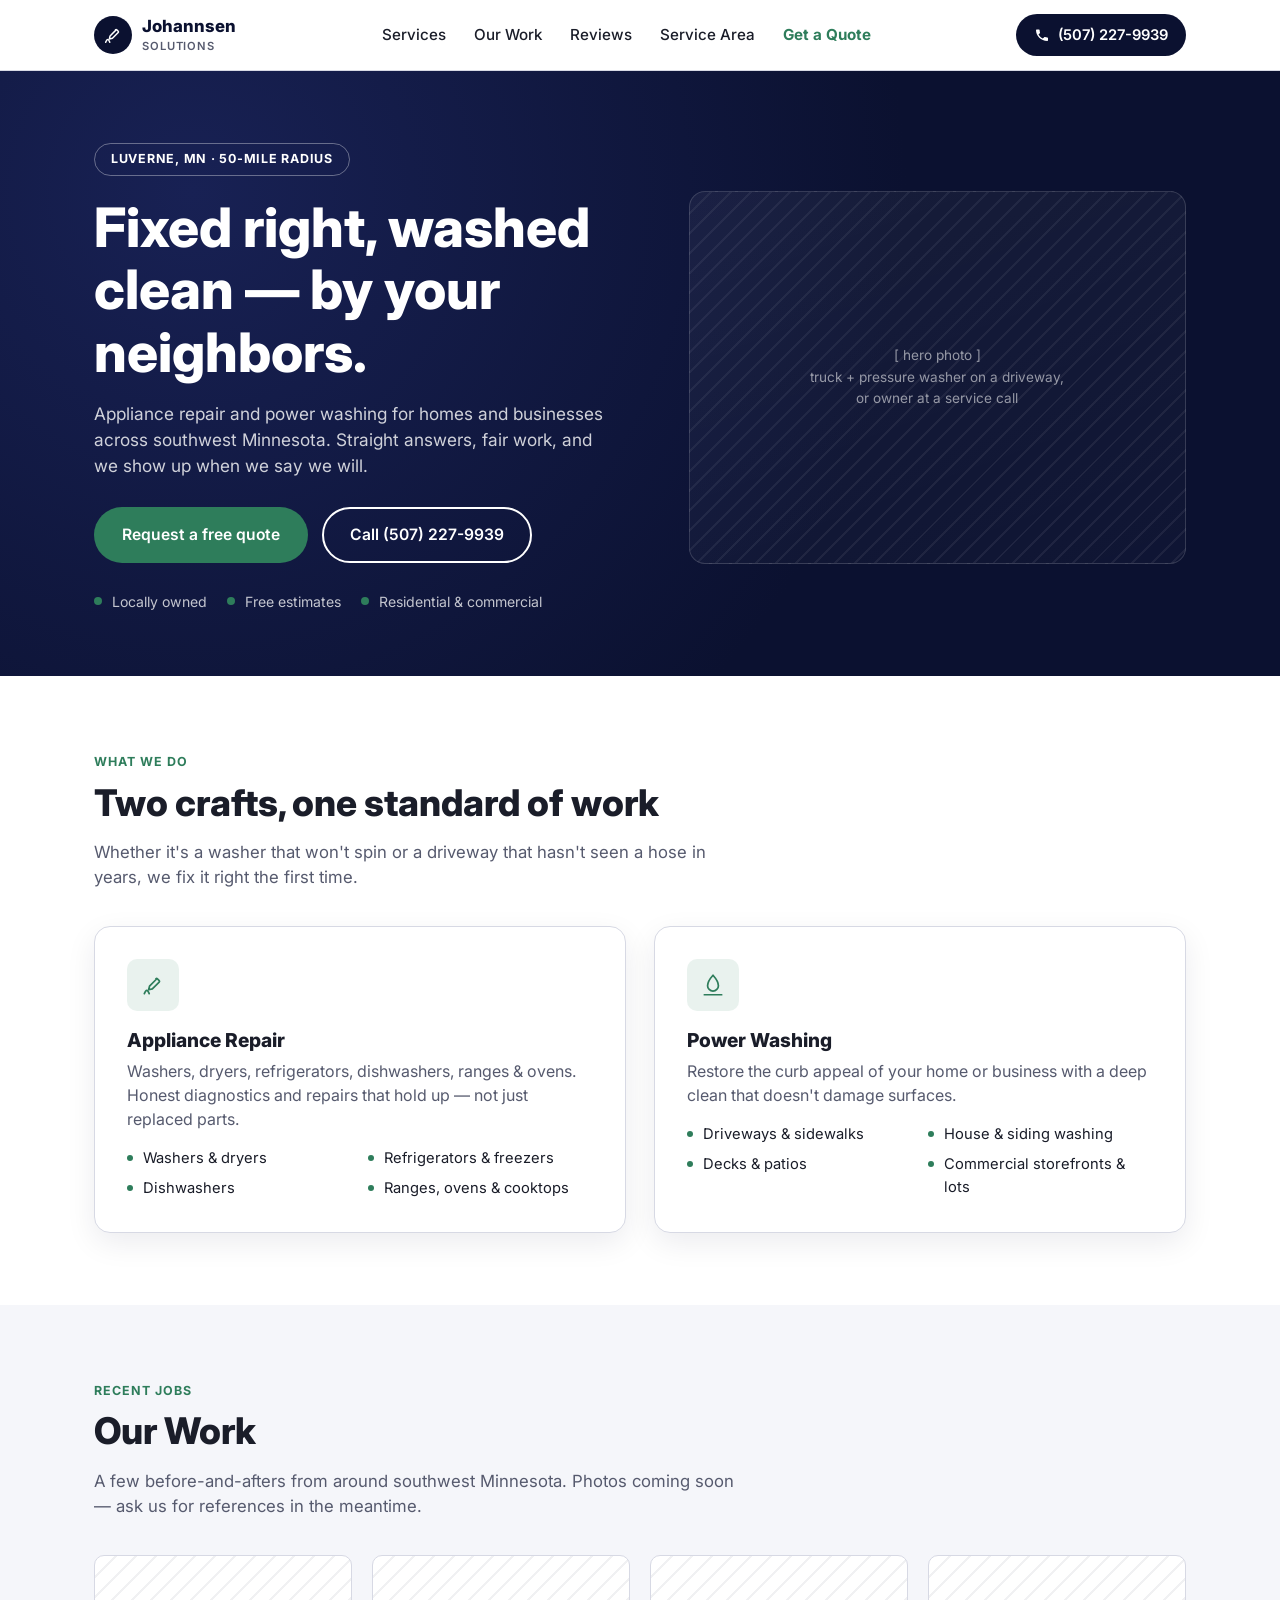
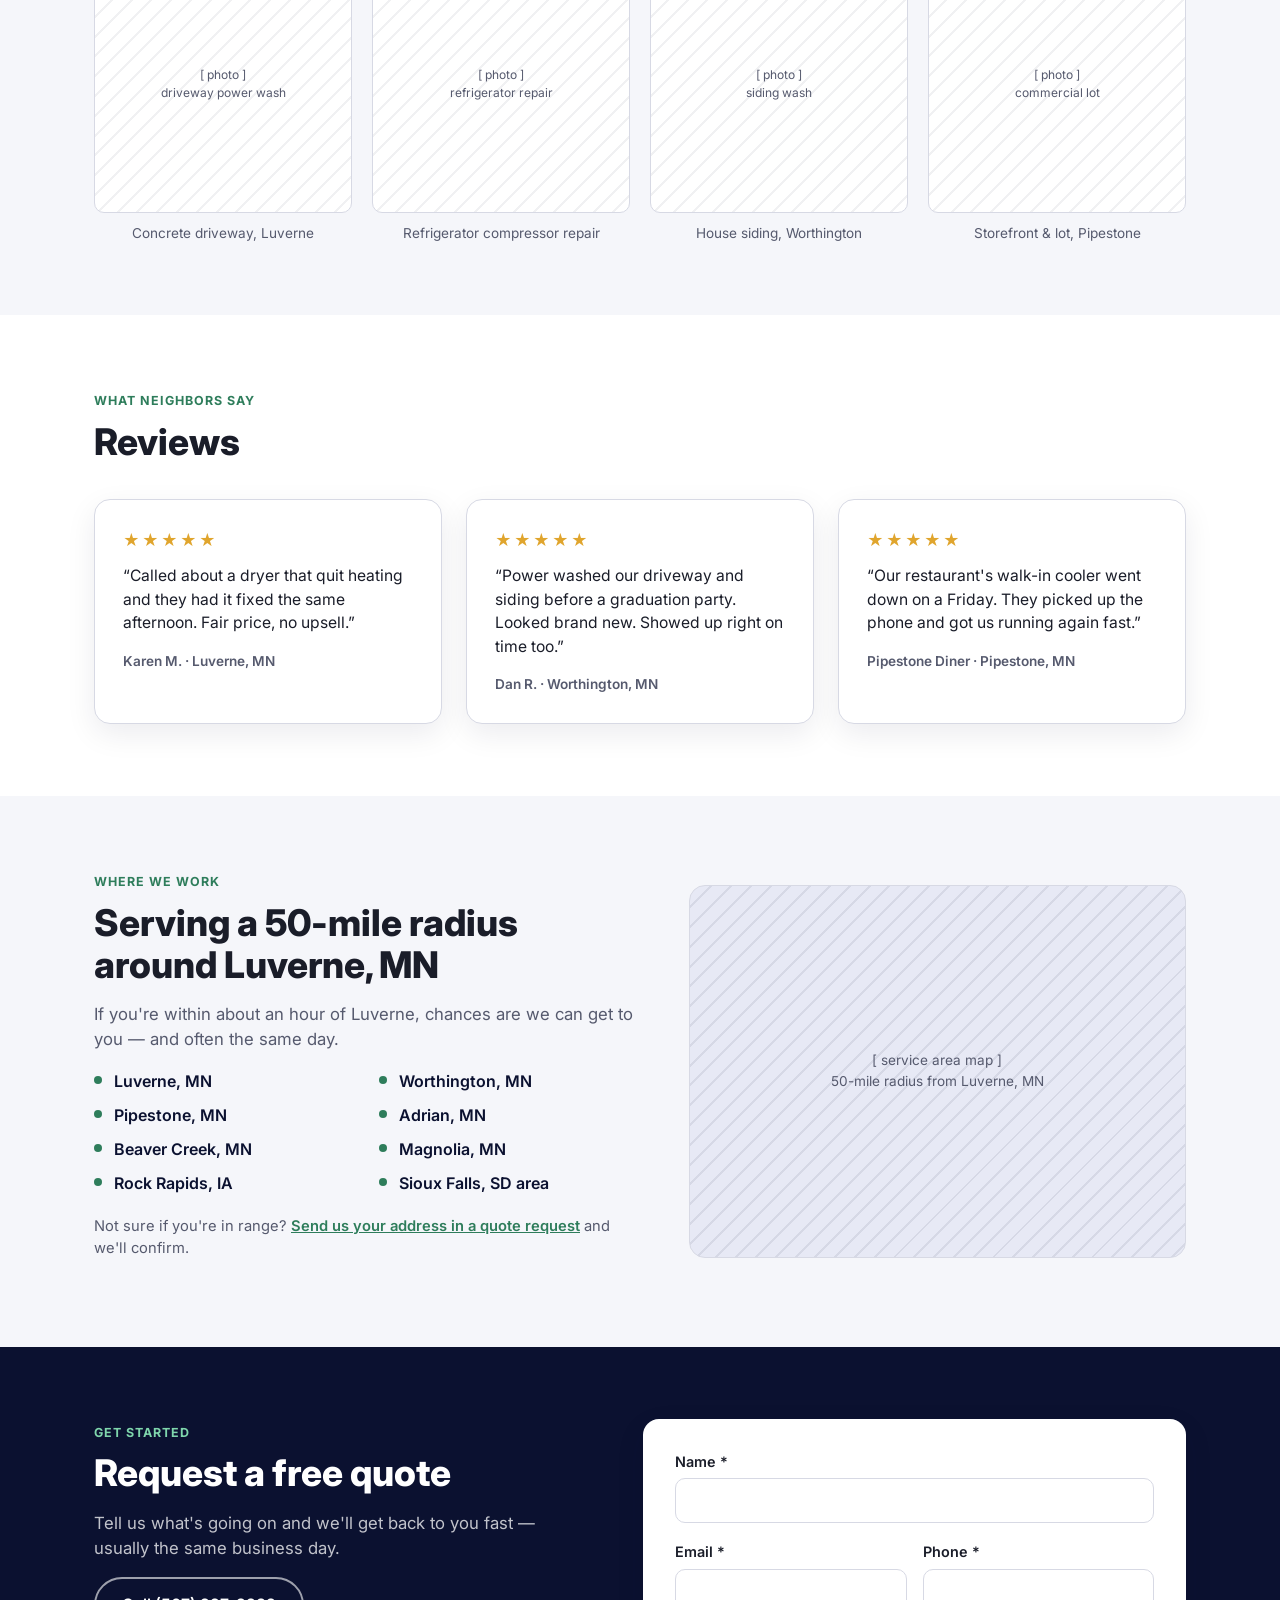
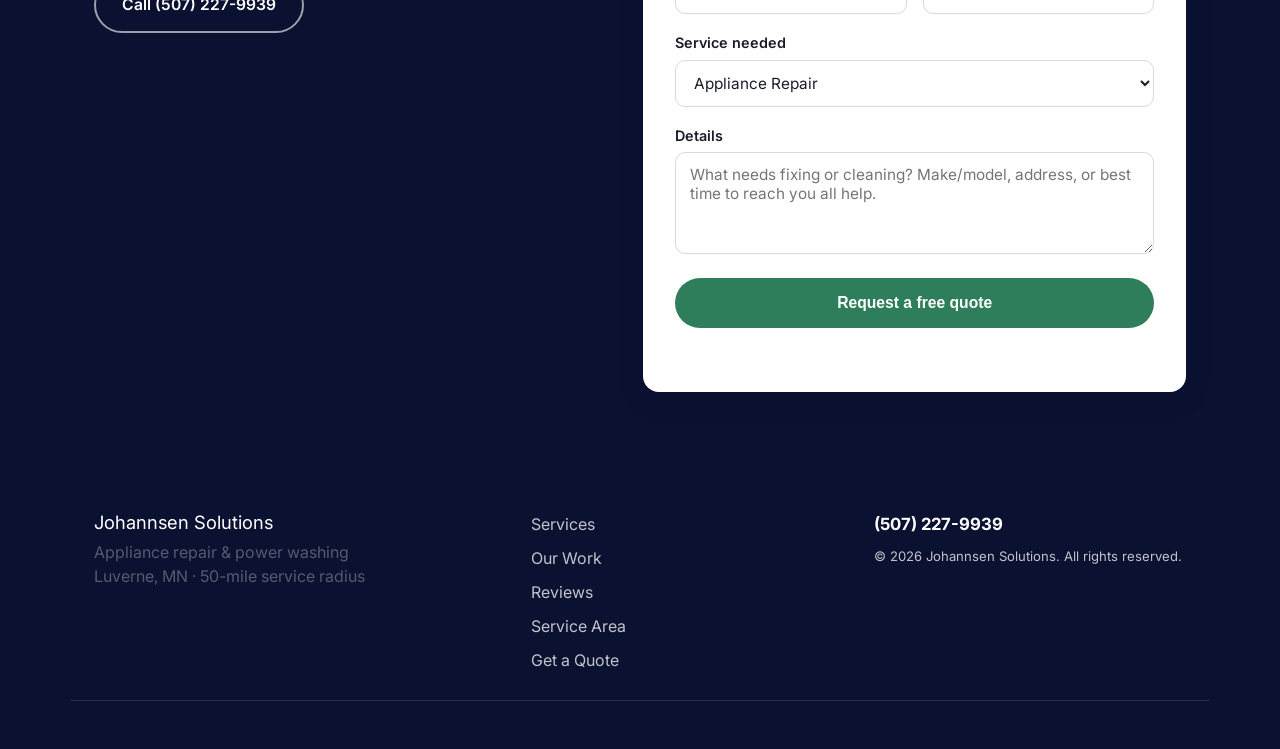
==== index.html @ 960bbc5a "Build homepage with working Web3Forms quote request section Scaffolds the Johannsen Solutions site (" ====
<!DOCTYPE html>
<html lang="en">
<head>
<meta charset="UTF-8">
<meta name="viewport" content="width=device-width, initial-scale=1.0">
<title>Johannsen Solutions | Appliance Repair &amp; Power Washing in Luverne, MN</title>
<meta name="description" content="Appliance repair and power washing for homes and businesses across southwest Minnesota. Locally owned, free estimates, fast response. Call (507) 227-9939.">
<link rel="preconnect" href="https://fonts.googleapis.com">
<link rel="preconnect" href="https://fonts.gstatic.com" crossorigin>
<link href="https://fonts.googleapis.com/css2?family=Inter:wght@400;500;600;700;800&display=swap" rel="stylesheet">
<link rel="stylesheet" href="css/styles.css">
</head>
<body>

<header class="site-header">
  <div class="container header-inner">
    <a href="#top" class="logo">
      <span class="logo-mark" aria-hidden="true">
        <svg viewBox="0 0 24 24" width="22" height="22" fill="none" xmlns="http://www.w3.org/2000/svg">
          <path d="M14.7 6.3a1 1 0 0 1 1.4 0l1.6 1.6a1 1 0 0 1 0 1.4l-6.3 6.3-3.4.8.8-3.4 6.3-6.3-.4-.4z" stroke="currentColor" stroke-width="1.6" stroke-linejoin="round"/>
          <path d="M4 20c1.5-4 3-4 4.5 0" stroke="currentColor" stroke-width="1.6" stroke-linecap="round"/>
        </svg>
      </span>
      <span class="logo-text">Johannsen<br><small>Solutions</small></span>
    </a>

    <nav class="main-nav" id="main-nav">
      <a href="#services">Services</a>
      <a href="#work">Our Work</a>
      <a href="#reviews">Reviews</a>
      <a href="#area">Service Area</a>
      <a href="#quote" class="nav-cta-link">Get a Quote</a>
    </nav>

    <div class="header-actions">
      <a href="tel:5072279939" class="phone-pill">
        <svg viewBox="0 0 24 24" width="16" height="16" fill="none" xmlns="http://www.w3.org/2000/svg" aria-hidden="true">
          <path d="M6.6 10.8c1.4 2.8 3.8 5.2 6.6 6.6l2.2-2.2c.3-.3.7-.4 1-.2 1.1.4 2.3.6 3.6.6.6 0 1 .4 1 1V20c0 .6-.4 1-1 1C10.4 21 3 13.6 3 4.6c0-.6.4-1 1-1h3.4c.6 0 1 .4 1 1 0 1.3.2 2.5.6 3.6.1.3 0 .7-.2 1l-2.2 2.2z" fill="currentColor"/>
        </svg>
        (507) 227-9939
      </a>
      <button class="nav-toggle" id="nav-toggle" aria-label="Toggle navigation" aria-expanded="false" aria-controls="main-nav">
        <span></span><span></span><span></span>
      </button>
    </div>
  </div>
</header>

<main id="top">

  <!-- HERO -->
  <section class="hero">
    <div class="container hero-grid">
      <div class="hero-copy">
        <span class="badge">Luverne, MN &middot; 50-mile radius</span>
        <h1>Fixed right, washed clean &mdash; by your neighbors.</h1>
        <p class="hero-sub">Appliance repair and power washing for homes and businesses across southwest Minnesota. Straight answers, fair work, and we show up when we say we will.</p>
        <div class="hero-ctas">
          <a href="#quote" class="btn btn-primary">Request a free quote</a>
          <a href="tel:5072279939" class="btn btn-outline">Call (507) 227-9939</a>
        </div>
        <ul class="trust-bullets">
          <li>Locally owned</li>
          <li>Free estimates</li>
          <li>Residential &amp; commercial</li>
        </ul>
      </div>
      <div class="hero-media" role="img" aria-label="Photo placeholder: service truck and pressure washer on a driveway">
        <span>[ hero photo ]<br>truck + pressure washer on a driveway,<br>or owner at a service call</span>
      </div>
    </div>
  </section>

  <!-- SERVICES -->
  <section id="services" class="section">
    <div class="container">
      <span class="eyebrow">What we do</span>
      <h2>Two crafts, one standard of work</h2>
      <p class="section-sub">Whether it's a washer that won't spin or a driveway that hasn't seen a hose in years, we fix it right the first time.</p>

      <div class="service-grid">
        <div class="service-card">
          <span class="service-icon" aria-hidden="true">
            <svg viewBox="0 0 24 24" width="26" height="26" fill="none" xmlns="http://www.w3.org/2000/svg">
              <path d="M14.7 6.3a1 1 0 0 1 1.4 0l1.6 1.6a1 1 0 0 1 0 1.4l-6.3 6.3-3.4.8.8-3.4 6.3-6.3z" stroke="currentColor" stroke-width="1.6" stroke-linejoin="round"/>
              <path d="M4 20c1.5-4 3-4 4.5 0" stroke="currentColor" stroke-width="1.6" stroke-linecap="round"/>
            </svg>
          </span>
          <h3>Appliance Repair</h3>
          <p>Washers, dryers, refrigerators, dishwashers, ranges &amp; ovens. Honest diagnostics and repairs that hold up &mdash; not just replaced parts.</p>
          <ul class="service-list">
            <li>Washers &amp; dryers</li>
            <li>Refrigerators &amp; freezers</li>
            <li>Dishwashers</li>
            <li>Ranges, ovens &amp; cooktops</li>
          </ul>
        </div>

        <div class="service-card">
          <span class="service-icon" aria-hidden="true">
            <svg viewBox="0 0 24 24" width="26" height="26" fill="none" xmlns="http://www.w3.org/2000/svg">
              <path d="M12 3s5 5.6 5 9.6a5 5 0 0 1-10 0C7 8.6 12 3 12 3z" stroke="currentColor" stroke-width="1.6" stroke-linejoin="round"/>
              <path d="M4 21h16" stroke="currentColor" stroke-width="1.6" stroke-linecap="round"/>
            </svg>
          </span>
          <h3>Power Washing</h3>
          <p>Restore the curb appeal of your home or business with a deep clean that doesn't damage surfaces.</p>
          <ul class="service-list">
            <li>Driveways &amp; sidewalks</li>
            <li>House &amp; siding washing</li>
            <li>Decks &amp; patios</li>
            <li>Commercial storefronts &amp; lots</li>
          </ul>
        </div>
      </div>
    </div>
  </section>

  <!-- OUR WORK -->
  <section id="work" class="section section-alt">
    <div class="container">
      <span class="eyebrow">Recent jobs</span>
      <h2>Our Work</h2>
      <p class="section-sub">A few before-and-afters from around southwest Minnesota. Photos coming soon &mdash; ask us for references in the meantime.</p>

      <div class="gallery-grid">
        <figure class="gallery-item">
          <div class="gallery-media"><span>[ photo ]<br>driveway power wash</span></div>
          <figcaption>Concrete driveway, Luverne</figcaption>
        </figure>
        <figure class="gallery-item">
          <div class="gallery-media"><span>[ photo ]<br>refrigerator repair</span></div>
          <figcaption>Refrigerator compressor repair</figcaption>
        </figure>
        <figure class="gallery-item">
          <div class="gallery-media"><span>[ photo ]<br>siding wash</span></div>
          <figcaption>House siding, Worthington</figcaption>
        </figure>
        <figure class="gallery-item">
          <div class="gallery-media"><span>[ photo ]<br>commercial lot</span></div>
          <figcaption>Storefront &amp; lot, Pipestone</figcaption>
        </figure>
      </div>
    </div>
  </section>

  <!-- REVIEWS -->
  <section id="reviews" class="section">
    <div class="container">
      <span class="eyebrow">What neighbors say</span>
      <h2>Reviews</h2>

      <div class="review-grid">
        <div class="review-card">
          <div class="stars" aria-label="5 out of 5 stars">★★★★★</div>
          <p>&ldquo;Called about a dryer that quit heating and they had it fixed the same afternoon. Fair price, no upsell.&rdquo;</p>
          <div class="review-author">Karen M. &middot; Luverne, MN</div>
        </div>
        <div class="review-card">
          <div class="stars" aria-label="5 out of 5 stars">★★★★★</div>
          <p>&ldquo;Power washed our driveway and siding before a graduation party. Looked brand new. Showed up right on time too.&rdquo;</p>
          <div class="review-author">Dan R. &middot; Worthington, MN</div>
        </div>
        <div class="review-card">
          <div class="stars" aria-label="5 out of 5 stars">★★★★★</div>
          <p>&ldquo;Our restaurant's walk-in cooler went down on a Friday. They picked up the phone and got us running again fast.&rdquo;</p>
          <div class="review-author">Pipestone Diner &middot; Pipestone, MN</div>
        </div>
      </div>
    </div>
  </section>

  <!-- SERVICE AREA -->
  <section id="area" class="section section-alt">
    <div class="container area-grid">
      <div>
        <span class="eyebrow">Where we work</span>
        <h2>Serving a 50-mile radius around Luverne, MN</h2>
        <p class="section-sub">If you're within about an hour of Luverne, chances are we can get to you &mdash; and often the same day.</p>
        <ul class="area-list">
          <li>Luverne, MN</li>
          <li>Worthington, MN</li>
          <li>Pipestone, MN</li>
          <li>Adrian, MN</li>
          <li>Beaver Creek, MN</li>
          <li>Magnolia, MN</li>
          <li>Rock Rapids, IA</li>
          <li>Sioux Falls, SD area</li>
        </ul>
        <p class="area-note">Not sure if you're in range? <a href="#quote">Send us your address in a quote request</a> and we'll confirm.</p>
      </div>
      <div class="hero-media area-media" role="img" aria-label="Placeholder map of the 50-mile service radius around Luverne, Minnesota">
        <span>[ service area map ]<br>50-mile radius from Luverne, MN</span>
      </div>
    </div>
  </section>

  <!-- QUOTE / CONTACT FORM -->
  <section id="quote" class="section quote-section">
    <div class="container quote-grid">
      <div class="quote-intro">
        <span class="eyebrow">Get started</span>
        <h2>Request a free quote</h2>
        <p class="section-sub">Tell us what's going on and we'll get back to you fast &mdash; usually the same business day.</p>
        <div class="quote-alt-contact">
          <a href="tel:5072279939" class="btn btn-outline">Call (507) 227-9939</a>
        </div>
      </div>

      <form id="quote-form" class="quote-form" action="https://api.web3forms.com/submit" method="POST" novalidate>
        <input type="hidden" name="access_key" value="41c20ad6-06a3-4cab-ad3b-473f79161f89">
        <input type="hidden" name="subject" value="New Quote Request — Johannsen Solutions website">
        <input type="hidden" name="from_name" value="Johannsen Solutions Website">
        <input type="checkbox" name="botcheck" class="hp-field" tabindex="-1" autocomplete="off">

        <div class="form-row">
          <label for="name">Name <span aria-hidden="true">*</span></label>
          <input type="text" id="name" name="name" required autocomplete="name">
        </div>

        <div class="form-row form-row-split">
          <div>
            <label for="email">Email <span aria-hidden="true">*</span></label>
            <input type="email" id="email" name="email" required autocomplete="email">
          </div>
          <div>
            <label for="phone">Phone <span aria-hidden="true">*</span></label>
            <input type="tel" id="phone" name="phone" required autocomplete="tel">
          </div>
        </div>

        <div class="form-row">
          <label for="service">Service needed</label>
          <select id="service" name="service">
            <option value="Appliance Repair">Appliance Repair</option>
            <option value="Power Washing">Power Washing</option>
            <option value="Both">Both</option>
            <option value="Other">Other</option>
          </select>
        </div>

        <div class="form-row">
          <label for="message">Details</label>
          <textarea id="message" name="message" rows="4" placeholder="What needs fixing or cleaning? Make/model, address, or best time to reach you all help."></textarea>
        </div>

        <button type="submit" class="btn btn-primary btn-block" id="quote-submit">Request a free quote</button>

        <p id="form-status" class="form-status" role="status" aria-live="polite"></p>
      </form>
    </div>
  </section>

</main>

<footer class="site-footer">
  <div class="container footer-inner">
    <div>
      <span class="logo-text footer-logo">Johannsen Solutions</span>
      <p>Appliance repair &amp; power washing<br>Luverne, MN &middot; 50-mile service radius</p>
    </div>
    <div class="footer-links">
      <a href="#services">Services</a>
      <a href="#work">Our Work</a>
      <a href="#reviews">Reviews</a>
      <a href="#area">Service Area</a>
      <a href="#quote">Get a Quote</a>
    </div>
    <div class="footer-contact">
      <a href="tel:5072279939">(507) 227-9939</a>
      <span>&copy; <span id="year"></span> Johannsen Solutions. All rights reserved.</span>
    </div>
  </div>
</footer>

<script src="js/main.js"></script>
</body>
</html>
---- css/styles.css ----
:root {
  --navy-900: #0b1130;
  --navy-800: #10173d;
  --navy-700: #182154;
  --navy-100: #e7e9f5;
  --green-600: #2e7d5b;
  --green-700: #256448;
  --ink: #1a1d29;
  --gray-600: #565a6e;
  --gray-300: #d7d9e4;
  --gray-100: #f5f6fa;
  --white: #ffffff;
  --radius-pill: 999px;
  --radius-lg: 16px;
  --radius-md: 10px;
  --shadow-md: 0 10px 30px rgba(11, 17, 48, 0.08);
  --max-width: 1140px;
  --font: "Inter", -apple-system, BlinkMacSystemFont, "Segoe UI", Roboto, Helvetica, Arial, sans-serif;
}

* { box-sizing: border-box; }

html { scroll-behavior: smooth; }

body {
  margin: 0;
  font-family: var(--font);
  color: var(--ink);
  background: var(--white);
  line-height: 1.5;
  -webkit-font-smoothing: antialiased;
}

img { max-width: 100%; display: block; }

a { color: inherit; text-decoration: none; }

.container {
  max-width: var(--max-width);
  margin: 0 auto;
  padding: 0 24px;
}

h1, h2, h3 { font-weight: 800; line-height: 1.15; margin: 0 0 16px; }
h1 { font-size: clamp(2.1rem, 4.5vw, 3.4rem); }
h2 { font-size: clamp(1.6rem, 3vw, 2.3rem); }
h3 { font-size: 1.2rem; margin-bottom: 8px; }
p { margin: 0 0 16px; color: var(--gray-600); }

.eyebrow {
  display: inline-block;
  font-size: 0.78rem;
  font-weight: 700;
  letter-spacing: 0.08em;
  text-transform: uppercase;
  color: var(--green-600);
  margin-bottom: 10px;
}

.section-sub {
  max-width: 640px;
  font-size: 1.05rem;
}

/* Buttons */
.btn {
  display: inline-flex;
  align-items: center;
  justify-content: center;
  gap: 8px;
  padding: 14px 26px;
  border-radius: var(--radius-pill);
  font-weight: 600;
  font-size: 0.98rem;
  border: 2px solid transparent;
  cursor: pointer;
  transition: transform 0.15s ease, background 0.15s ease, border-color 0.15s ease, opacity 0.15s ease;
  white-space: nowrap;
}
.btn:hover { transform: translateY(-1px); }
.btn-primary {
  background: var(--green-600);
  color: var(--white);
}
.btn-primary:hover { background: var(--green-700); }
.btn-primary:disabled {
  opacity: 0.65;
  cursor: not-allowed;
  transform: none;
}
.btn-outline {
  background: transparent;
  border-color: currentColor;
  color: var(--white);
}
.hero-ctas .btn-outline { color: var(--white); }
.btn-outline:hover { background: rgba(255, 255, 255, 0.12); }
.btn-block { width: 100%; }

/* Header */
.site-header {
  position: sticky;
  top: 0;
  z-index: 50;
  background: var(--white);
  border-bottom: 1px solid var(--gray-300);
}
.header-inner {
  display: flex;
  align-items: center;
  justify-content: space-between;
  gap: 24px;
  padding-top: 14px;
  padding-bottom: 14px;
}
.logo {
  display: flex;
  align-items: center;
  gap: 10px;
  font-weight: 800;
}
.logo-mark {
  display: flex;
  align-items: center;
  justify-content: center;
  width: 38px;
  height: 38px;
  border-radius: 50%;
  background: var(--navy-900);
  color: var(--white);
  flex-shrink: 0;
}
.logo-text {
  font-size: 1.05rem;
  line-height: 1.1;
  color: var(--navy-900);
}
.logo-text small {
  font-size: 0.7rem;
  font-weight: 600;
  letter-spacing: 0.08em;
  text-transform: uppercase;
  color: var(--gray-600);
}
.footer-logo { font-size: 1.15rem; color: var(--white); display: block; margin-bottom: 8px; }

.main-nav {
  display: flex;
  align-items: center;
  gap: 28px;
  font-weight: 500;
  font-size: 0.95rem;
  color: var(--ink);
}
.main-nav a:hover { color: var(--green-600); }
.nav-cta-link {
  color: var(--green-600) !important;
  font-weight: 700;
}

.header-actions { display: flex; align-items: center; gap: 14px; }

.phone-pill {
  display: inline-flex;
  align-items: center;
  gap: 8px;
  background: var(--navy-900);
  color: var(--white);
  padding: 10px 18px;
  border-radius: var(--radius-pill);
  font-weight: 600;
  font-size: 0.92rem;
  white-space: nowrap;
}
.phone-pill:hover { background: var(--navy-700); }

.nav-toggle {
  display: none;
  flex-direction: column;
  justify-content: center;
  gap: 5px;
  width: 34px;
  height: 34px;
  background: none;
  border: none;
  cursor: pointer;
  padding: 0;
}
.nav-toggle span {
  display: block;
  height: 2px;
  width: 100%;
  background: var(--navy-900);
  border-radius: 2px;
}

/* Hero */
.hero {
  background: radial-gradient(circle at 15% 20%, var(--navy-700), var(--navy-900) 60%);
  color: var(--white);
  padding: 72px 0 64px;
}
.hero-grid {
  display: grid;
  grid-template-columns: 1.1fr 1fr;
  gap: 48px;
  align-items: center;
}
.badge {
  display: inline-block;
  border: 1px solid rgba(255, 255, 255, 0.35);
  border-radius: var(--radius-pill);
  padding: 6px 16px;
  font-size: 0.78rem;
  font-weight: 700;
  letter-spacing: 0.06em;
  text-transform: uppercase;
  margin-bottom: 20px;
}
.hero h1 { color: var(--white); margin-bottom: 18px; }
.hero-sub {
  color: rgba(255, 255, 255, 0.8);
  font-size: 1.08rem;
  max-width: 520px;
}
.hero-ctas {
  display: flex;
  flex-wrap: wrap;
  gap: 14px;
  margin: 28px 0 28px;
}
.trust-bullets {
  list-style: none;
  display: flex;
  flex-wrap: wrap;
  gap: 20px;
  padding: 0;
  margin: 0;
  font-size: 0.88rem;
  color: rgba(255, 255, 255, 0.75);
}
.trust-bullets li { position: relative; padding-left: 18px; }
.trust-bullets li::before {
  content: "";
  position: absolute;
  left: 0;
  top: 6px;
  width: 8px;
  height: 8px;
  border-radius: 50%;
  background: var(--green-600);
}

.hero-media {
  aspect-ratio: 4 / 3;
  border-radius: var(--radius-lg);
  background:
    repeating-linear-gradient(135deg, rgba(255,255,255,0.06) 0 2px, transparent 2px 14px),
    linear-gradient(160deg, rgba(255,255,255,0.05), rgba(255,255,255,0.02));
  border: 1px solid rgba(255, 255, 255, 0.15);
  display: flex;
  align-items: center;
  justify-content: center;
  text-align: center;
  padding: 24px;
}
.hero-media span {
  color: rgba(255, 255, 255, 0.55);
  font-size: 0.85rem;
  line-height: 1.6;
}
.area-media { aspect-ratio: 4 / 3; }

/* Sections */
.section { padding: 72px 0; }
.section-alt { background: var(--gray-100); }

/* Services */
.service-grid {
  display: grid;
  grid-template-columns: repeat(2, 1fr);
  gap: 28px;
  margin-top: 36px;
}
.service-card {
  background: var(--white);
  border: 1px solid var(--gray-300);
  border-radius: var(--radius-lg);
  padding: 32px;
  box-shadow: var(--shadow-md);
}
.service-icon {
  display: inline-flex;
  align-items: center;
  justify-content: center;
  width: 52px;
  height: 52px;
  border-radius: var(--radius-md);
  background: rgba(46, 125, 91, 0.1);
  color: var(--green-600);
  margin-bottom: 18px;
}
.service-list {
  margin: 16px 0 0;
  padding: 0;
  list-style: none;
  display: grid;
  grid-template-columns: repeat(2, 1fr);
  gap: 8px 16px;
}
.service-list li {
  font-size: 0.92rem;
  color: var(--ink);
  padding-left: 16px;
  position: relative;
}
.service-list li::before {
  content: "";
  position: absolute;
  left: 0;
  top: 8px;
  width: 6px;
  height: 6px;
  border-radius: 50%;
  background: var(--green-600);
}

/* Gallery */
.gallery-grid {
  display: grid;
  grid-template-columns: repeat(4, 1fr);
  gap: 20px;
  margin-top: 36px;
}
.gallery-item { margin: 0; }
.gallery-media {
  aspect-ratio: 1;
  border-radius: var(--radius-md);
  background:
    repeating-linear-gradient(135deg, rgba(11,17,48,0.06) 0 2px, transparent 2px 14px),
    var(--white);
  border: 1px solid var(--gray-300);
  display: flex;
  align-items: center;
  justify-content: center;
  text-align: center;
  padding: 12px;
}
.gallery-media span { font-size: 0.75rem; color: var(--gray-600); line-height: 1.5; }
.gallery-item figcaption {
  margin-top: 10px;
  font-size: 0.85rem;
  color: var(--gray-600);
  text-align: center;
}

/* Reviews */
.review-grid {
  display: grid;
  grid-template-columns: repeat(3, 1fr);
  gap: 24px;
  margin-top: 36px;
}
.review-card {
  background: var(--white);
  border: 1px solid var(--gray-300);
  border-radius: var(--radius-lg);
  padding: 28px;
  box-shadow: var(--shadow-md);
}
.stars { color: #e0a52d; letter-spacing: 2px; margin-bottom: 12px; }
.review-card p { color: var(--ink); font-size: 0.98rem; }
.review-author { font-size: 0.85rem; font-weight: 600; color: var(--gray-600); }

/* Service area */
.area-grid {
  display: grid;
  grid-template-columns: 1.1fr 1fr;
  gap: 48px;
  align-items: center;
}
.area-list {
  list-style: none;
  padding: 0;
  margin: 0 0 20px;
  display: grid;
  grid-template-columns: repeat(2, 1fr);
  gap: 10px 24px;
}
.area-list li {
  font-weight: 600;
  color: var(--navy-900);
  padding-left: 20px;
  position: relative;
}
.area-list li::before {
  content: "";
  position: absolute;
  left: 0;
  top: 7px;
  width: 8px;
  height: 8px;
  border-radius: 50%;
  background: var(--green-600);
}
.area-media {
  background:
    repeating-linear-gradient(135deg, rgba(11,17,48,0.08) 0 2px, transparent 2px 14px),
    var(--navy-100);
  border-color: var(--gray-300);
}
.area-media span { color: var(--gray-600); }
.area-note { font-size: 0.92rem; }
.area-note a { color: var(--green-600); font-weight: 600; text-decoration: underline; }

/* Quote / contact */
.quote-section { background: var(--navy-900); color: var(--white); }
.quote-grid {
  display: grid;
  grid-template-columns: 1fr 1.1fr;
  gap: 56px;
  align-items: start;
}
.quote-section .eyebrow { color: #7fd6ac; }
.quote-section h2 { color: var(--white); }
.quote-section .section-sub { color: rgba(255, 255, 255, 0.75); }
.quote-alt-contact { margin-top: 12px; }
.quote-alt-contact .btn-outline { color: var(--white); border-color: rgba(255,255,255,0.6); }
.quote-alt-contact .btn-outline:hover { background: rgba(255,255,255,0.12); color: var(--white); }

.quote-form {
  background: var(--white);
  color: var(--ink);
  border-radius: var(--radius-lg);
  padding: 32px;
  box-shadow: var(--shadow-md);
}
.form-row { margin-bottom: 18px; }
.form-row-split {
  display: grid;
  grid-template-columns: 1fr 1fr;
  gap: 16px;
}
.form-row label {
  display: block;
  font-weight: 600;
  font-size: 0.9rem;
  margin-bottom: 6px;
  color: var(--ink);
}
.form-row input,
.form-row select,
.form-row textarea {
  width: 100%;
  padding: 12px 14px;
  border: 1px solid var(--gray-300);
  border-radius: var(--radius-md);
  font-family: var(--font);
  font-size: 0.96rem;
  color: var(--ink);
  background: var(--white);
  transition: border-color 0.15s ease, box-shadow 0.15s ease;
}
.form-row input:focus,
.form-row select:focus,
.form-row textarea:focus {
  outline: none;
  border-color: var(--green-600);
  box-shadow: 0 0 0 3px rgba(46, 125, 91, 0.15);
}
.form-row textarea { resize: vertical; }

.hp-field {
  position: absolute;
  left: -9999px;
  width: 1px;
  height: 1px;
  opacity: 0;
  pointer-events: none;
}

.form-status {
  margin: 14px 0 0;
  font-size: 0.92rem;
  min-height: 1.2em;
}
.form-status.is-success { color: var(--green-600); font-weight: 600; }
.form-status.is-error { color: #c0392b; font-weight: 600; }

/* Footer */
.site-footer { background: var(--navy-900); color: rgba(255, 255, 255, 0.75); padding: 48px 0 28px; }
.footer-inner {
  display: grid;
  grid-template-columns: 1.3fr 1fr 1fr;
  gap: 32px;
  border-bottom: 1px solid rgba(255, 255, 255, 0.12);
  padding-bottom: 28px;
  margin-bottom: 20px;
}
.footer-links { display: flex; flex-direction: column; gap: 10px; }
.footer-links a:hover { color: var(--white); }
.footer-contact { display: flex; flex-direction: column; gap: 10px; align-items: flex-start; }
.footer-contact a { font-weight: 700; color: var(--white); font-size: 1.05rem; }
.footer-contact span { font-size: 0.82rem; }

/* Responsive */
@media (max-width: 900px) {
  .hero-grid, .area-grid, .quote-grid { grid-template-columns: 1fr; }
  .hero-media, .area-media { order: -1; max-width: 480px; }
  .service-grid { grid-template-columns: 1fr; }
  .review-grid { grid-template-columns: 1fr; }
  .gallery-grid { grid-template-columns: repeat(2, 1fr); }
  .footer-inner { grid-template-columns: 1fr; }
}

@media (max-width: 760px) {
  .main-nav {
    position: absolute;
    top: 100%;
    left: 0;
    right: 0;
    background: var(--white);
    border-bottom: 1px solid var(--gray-300);
    flex-direction: column;
    align-items: flex-start;
    gap: 0;
    padding: 8px 24px 16px;
    display: none;
  }
  .main-nav.is-open { display: flex; }
  .main-nav a { width: 100%; padding: 12px 0; border-bottom: 1px solid var(--gray-100); }
  .nav-toggle { display: flex; }
  .phone-pill span.label { display: none; }
  .form-row-split { grid-template-columns: 1fr; }
}

@media (max-width: 480px) {
  .phone-pill { padding: 10px 14px; font-size: 0.85rem; }
  .service-list { grid-template-columns: 1fr; }
  .area-list { grid-template-columns: 1fr; }
}
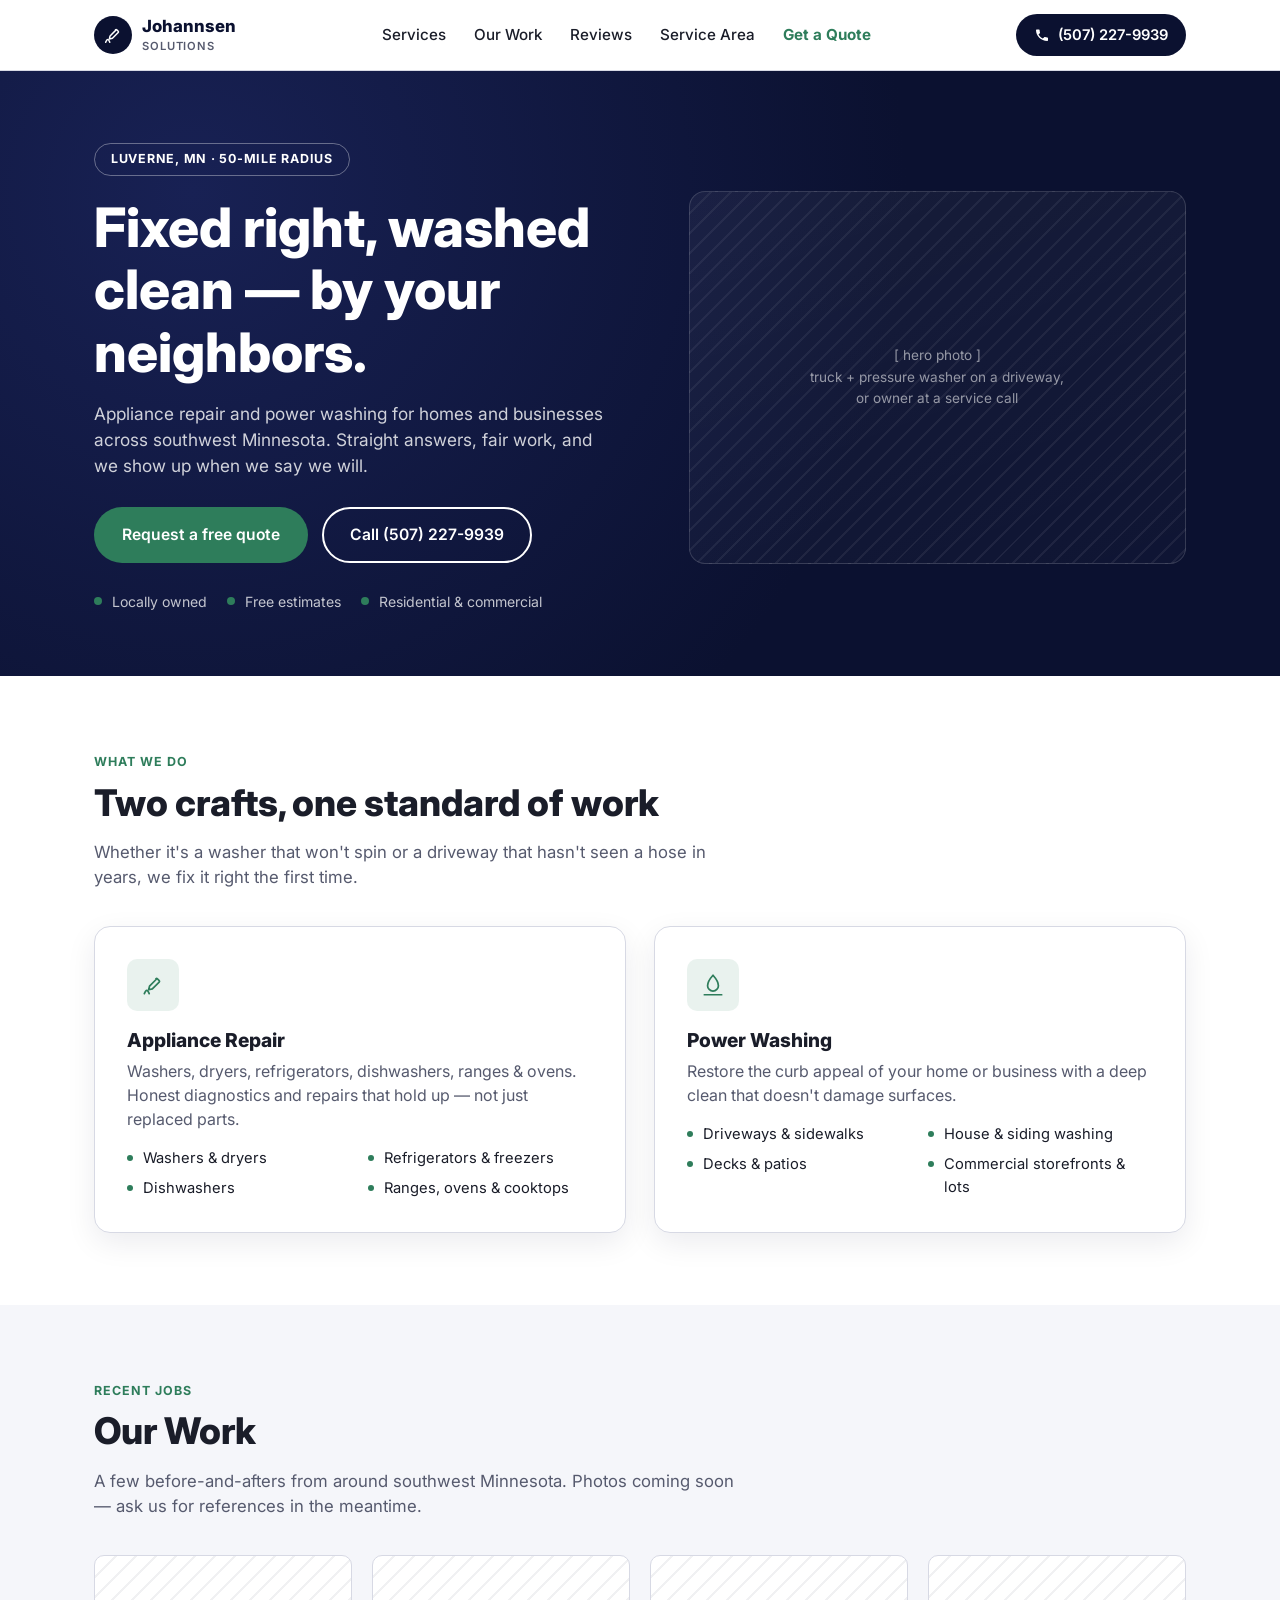
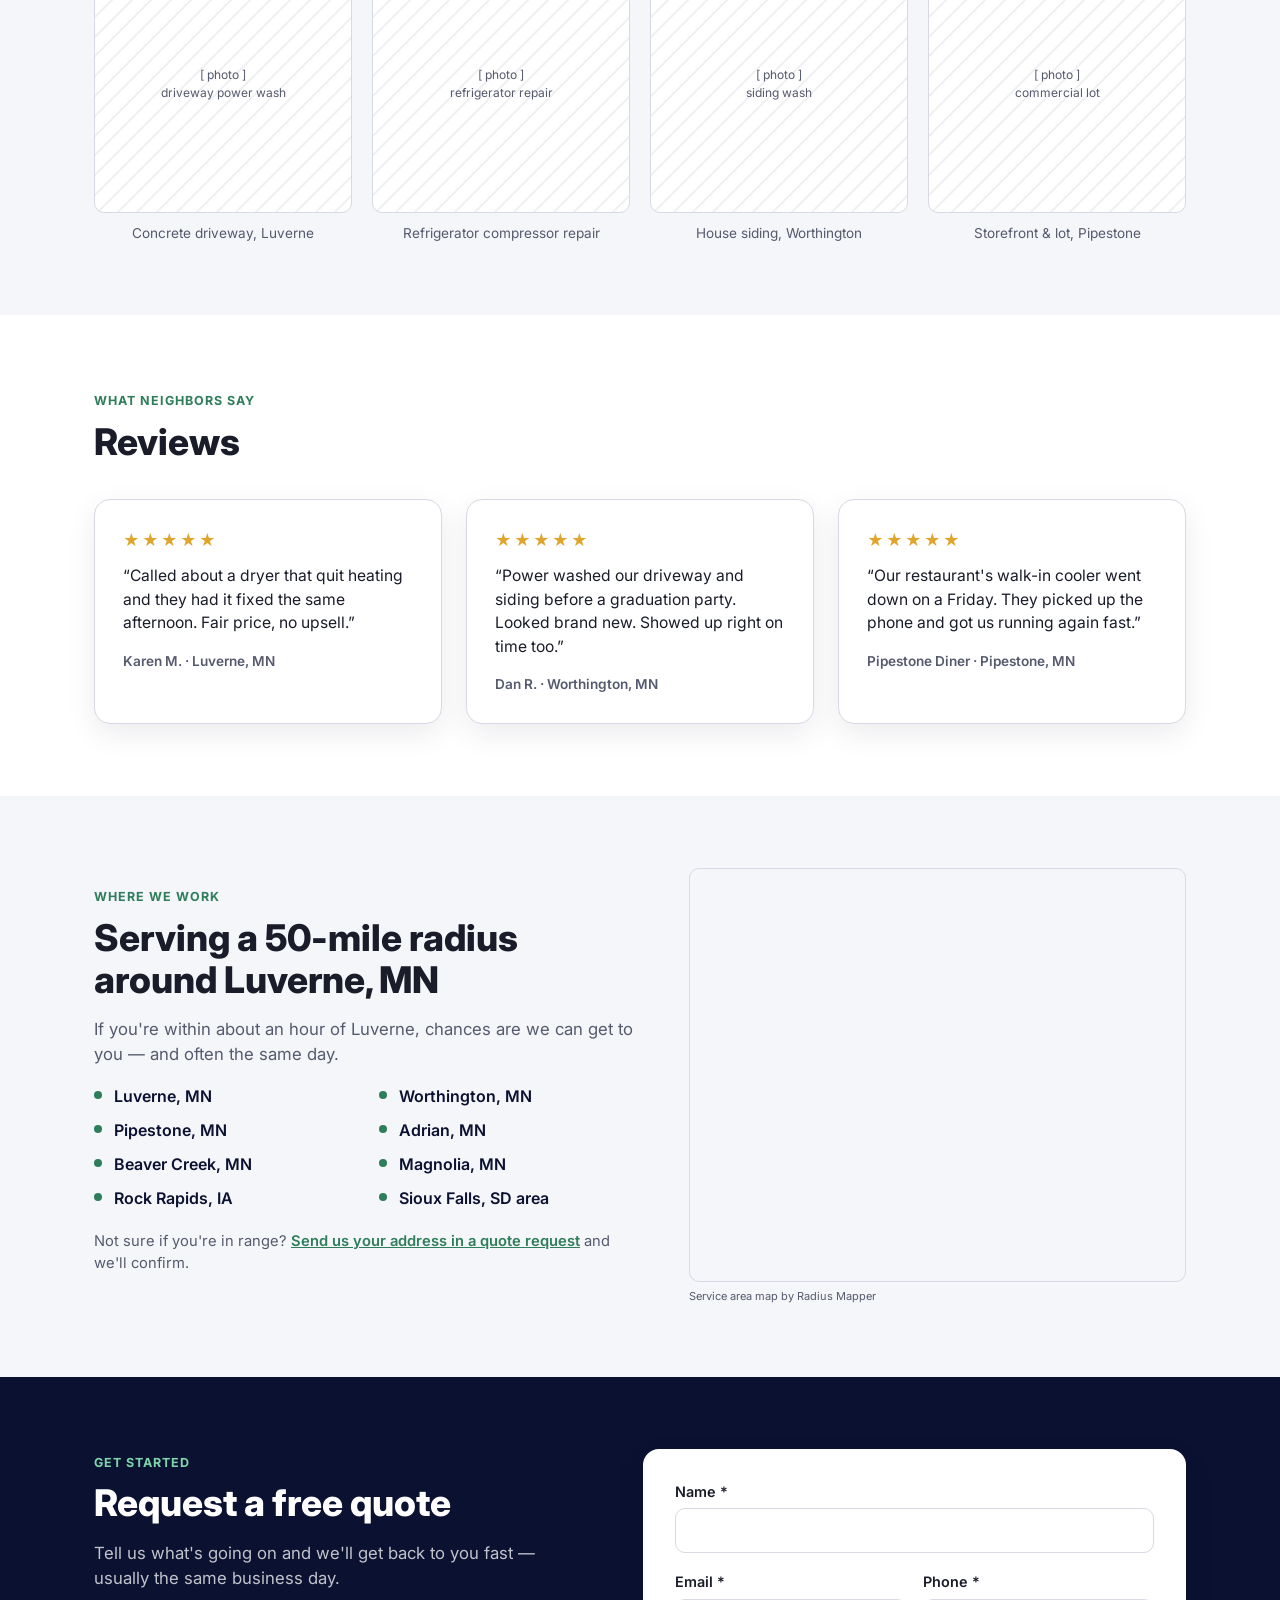
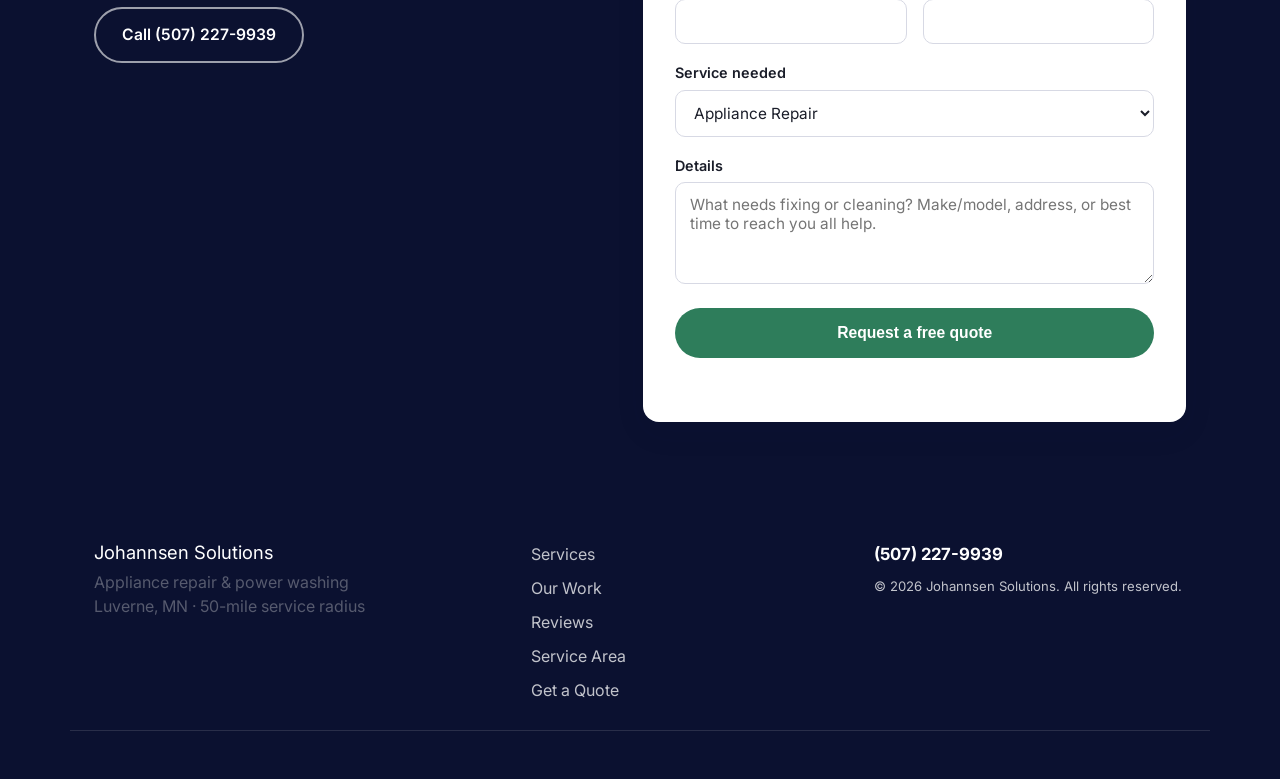
==== commit f2807ff2: "Add real service area map from Radius Mapper Replaces the service-area placeholder with the embed th" ====
--- a/index.html
+++ b/index.html
@@ -189,8 +189,10 @@
         </ul>
         <p class="area-note">Not sure if you're in range? <a href="#quote">Send us your address in a quote request</a> and we'll confirm.</p>
       </div>
-      <div class="hero-media area-media" role="img" aria-label="Placeholder map of the 50-mile service radius around Luverne, Minnesota">
-        <span>[ service area map ]<br>50-mile radius from Luverne, MN</span>
+      <div class="area-map">
+        <iframe src="https://radiusmapper.com/embed/5yTgJISCMh?c=8X78f1HHLve" width="600" height="500" frameborder="0" title="Service area map by Radius Mapper" loading="lazy"></iframe>
+        <p class="area-map-credit"><a href="https://radiusmapper.com" rel="noopener" target="_blank">Service area map by Radius Mapper</a></p>
+        <script>(function(o,s,d){try{(new Image).src=o+'/api/map/p/'+btoa(s+'|'+d.URL)}catch(e){}})('https://radiusmapper.com','5yTgJISCMh',document);</script>
       </div>
     </div>
   </section>
--- a/css/styles.css
+++ b/css/styles.css
@@ -269,7 +269,6 @@
   font-size: 0.85rem;
   line-height: 1.6;
 }
-.area-media { aspect-ratio: 4 / 3; }
 
 /* Sections */
 .section { padding: 72px 0; }
@@ -403,13 +402,23 @@
   border-radius: 50%;
   background: var(--green-600);
 }
-.area-media {
-  background:
-    repeating-linear-gradient(135deg, rgba(11,17,48,0.08) 0 2px, transparent 2px 14px),
-    var(--navy-100);
-  border-color: var(--gray-300);
-}
-.area-media span { color: var(--gray-600); }
+.area-map { display: flex; flex-direction: column; align-items: center; }
+.area-map iframe {
+  width: 100%;
+  max-width: 600px;
+  height: auto;
+  aspect-ratio: 6 / 5;
+  border: 1px solid var(--gray-300);
+  border-radius: var(--radius-md);
+  display: block;
+}
+.area-map-credit {
+  font-size: 11px;
+  color: var(--gray-600);
+  margin: 6px 0 0;
+  align-self: flex-start;
+}
+.area-map-credit a { color: var(--gray-600); text-decoration: none; }
 .area-note { font-size: 0.92rem; }
 .area-note a { color: var(--green-600); font-weight: 600; text-decoration: underline; }
 
@@ -506,7 +515,8 @@
 /* Responsive */
 @media (max-width: 900px) {
   .hero-grid, .area-grid, .quote-grid { grid-template-columns: 1fr; }
-  .hero-media, .area-media { order: -1; max-width: 480px; }
+  .hero-media { order: -1; max-width: 480px; }
+  .area-map { max-width: 480px; margin: 0 auto; }
   .service-grid { grid-template-columns: 1fr; }
   .review-grid { grid-template-columns: 1fr; }
   .gallery-grid { grid-template-columns: repeat(2, 1fr); }
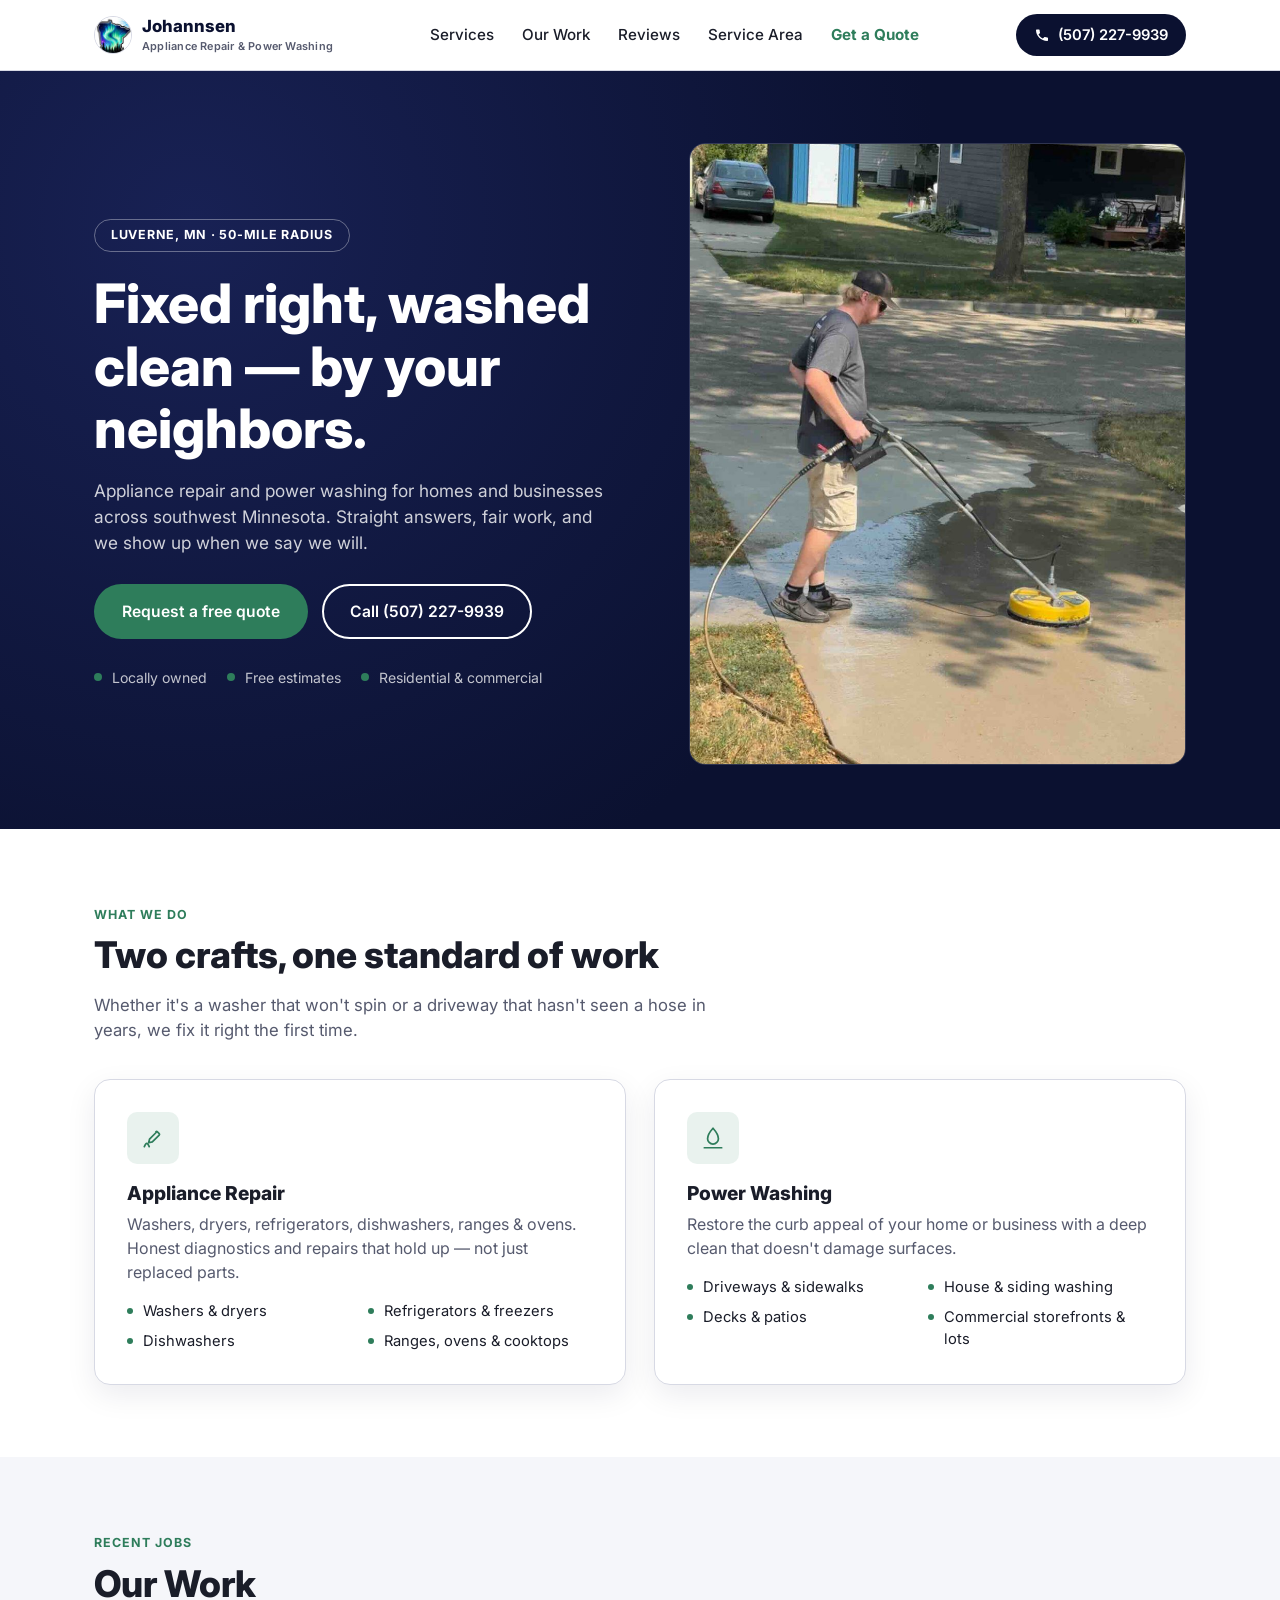
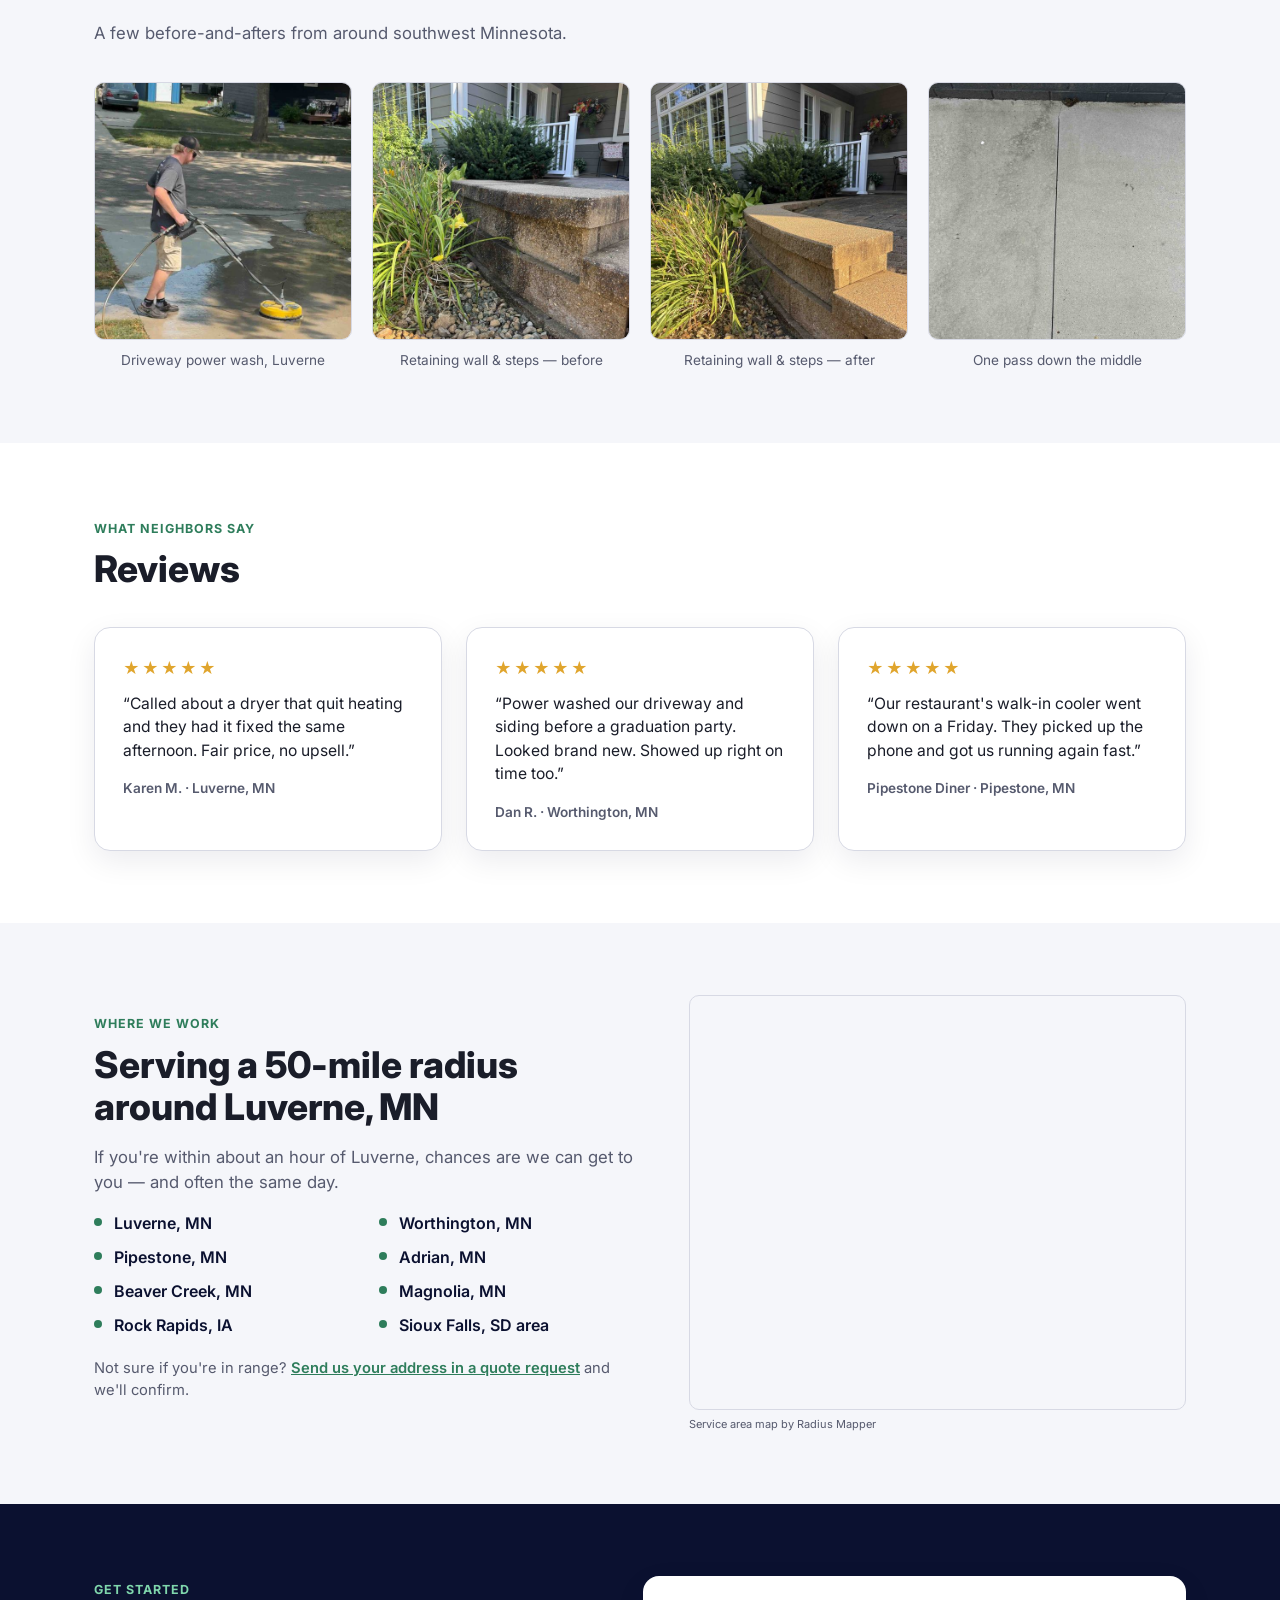
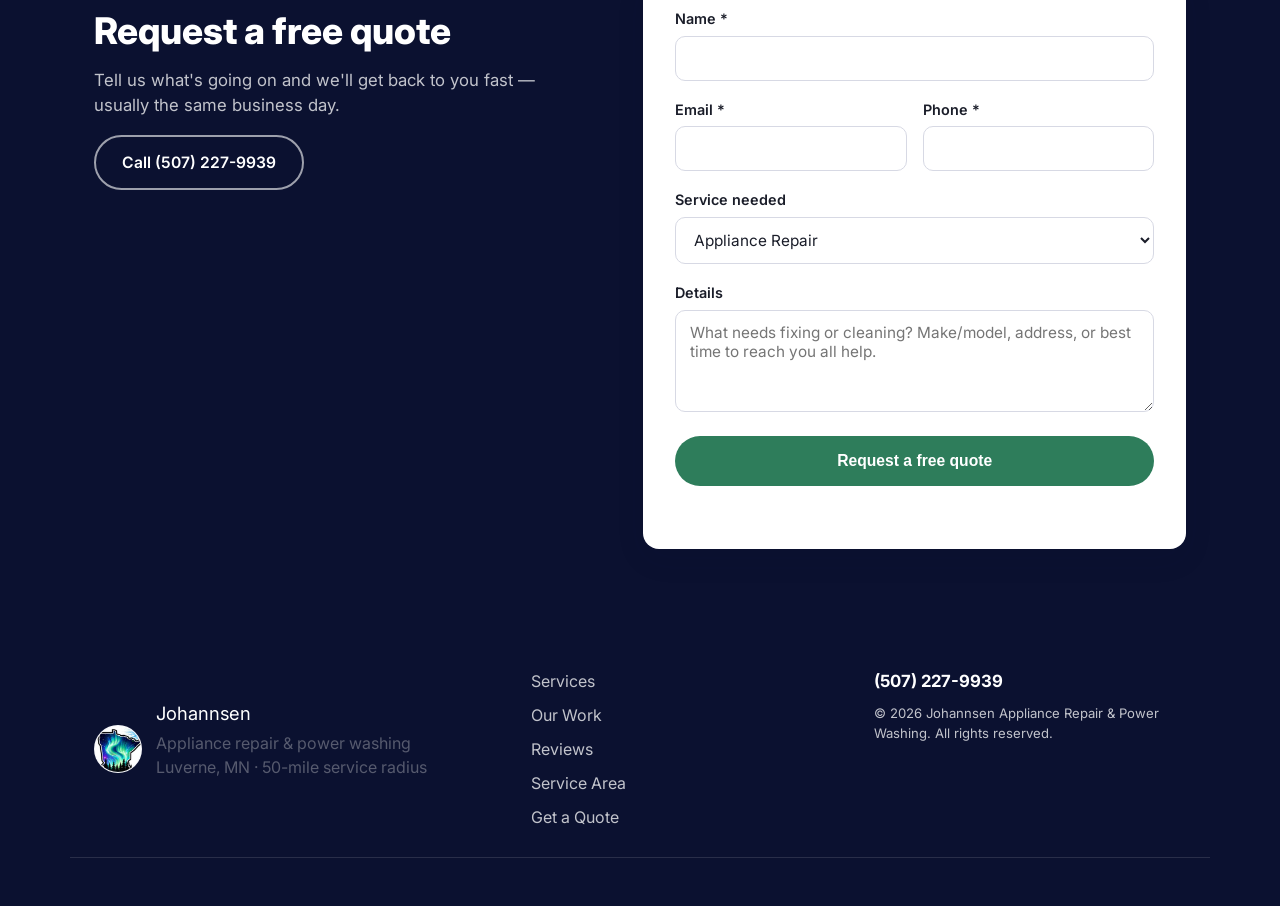
==== commit 1e157ce4: "Wire in real logo and job photos, fix business name Uses the real logo and job photos added to main " ====
--- a/index.html
+++ b/index.html
@@ -3,7 +3,7 @@
 <head>
 <meta charset="UTF-8">
 <meta name="viewport" content="width=device-width, initial-scale=1.0">
-<title>Johannsen Solutions | Appliance Repair &amp; Power Washing in Luverne, MN</title>
+<title>Johannsen Appliance Repair &amp; Power Washing | Luverne, MN</title>
 <meta name="description" content="Appliance repair and power washing for homes and businesses across southwest Minnesota. Locally owned, free estimates, fast response. Call (507) 227-9939.">
 <link rel="preconnect" href="https://fonts.googleapis.com">
 <link rel="preconnect" href="https://fonts.gstatic.com" crossorigin>
@@ -15,13 +15,10 @@
 <header class="site-header">
   <div class="container header-inner">
     <a href="#top" class="logo">
-      <span class="logo-mark" aria-hidden="true">
-        <svg viewBox="0 0 24 24" width="22" height="22" fill="none" xmlns="http://www.w3.org/2000/svg">
-          <path d="M14.7 6.3a1 1 0 0 1 1.4 0l1.6 1.6a1 1 0 0 1 0 1.4l-6.3 6.3-3.4.8.8-3.4 6.3-6.3-.4-.4z" stroke="currentColor" stroke-width="1.6" stroke-linejoin="round"/>
-          <path d="M4 20c1.5-4 3-4 4.5 0" stroke="currentColor" stroke-width="1.6" stroke-linecap="round"/>
-        </svg>
+      <span class="logo-mark">
+        <img src="assets/web/logo-mark.jpg" alt="Johannsen logo">
       </span>
-      <span class="logo-text">Johannsen<br><small>Solutions</small></span>
+      <span class="logo-text">Johannsen<br><small>Appliance Repair &amp; Power Washing</small></span>
     </a>
 
     <nav class="main-nav" id="main-nav">
@@ -65,8 +62,8 @@
           <li>Residential &amp; commercial</li>
         </ul>
       </div>
-      <div class="hero-media" role="img" aria-label="Photo placeholder: service truck and pressure washer on a driveway">
-        <span>[ hero photo ]<br>truck + pressure washer on a driveway,<br>or owner at a service call</span>
+      <div class="hero-media">
+        <img src="assets/web/hero-driveway.jpg" alt="Johannsen technician power washing a residential driveway" width="960" height="1707" loading="eager">
       </div>
     </div>
   </section>
@@ -121,24 +118,24 @@
     <div class="container">
       <span class="eyebrow">Recent jobs</span>
       <h2>Our Work</h2>
-      <p class="section-sub">A few before-and-afters from around southwest Minnesota. Photos coming soon &mdash; ask us for references in the meantime.</p>
+      <p class="section-sub">A few before-and-afters from around southwest Minnesota.</p>
 
       <div class="gallery-grid">
         <figure class="gallery-item">
-          <div class="gallery-media"><span>[ photo ]<br>driveway power wash</span></div>
-          <figcaption>Concrete driveway, Luverne</figcaption>
-        </figure>
-        <figure class="gallery-item">
-          <div class="gallery-media"><span>[ photo ]<br>refrigerator repair</span></div>
-          <figcaption>Refrigerator compressor repair</figcaption>
-        </figure>
-        <figure class="gallery-item">
-          <div class="gallery-media"><span>[ photo ]<br>siding wash</span></div>
-          <figcaption>House siding, Worthington</figcaption>
-        </figure>
-        <figure class="gallery-item">
-          <div class="gallery-media"><span>[ photo ]<br>commercial lot</span></div>
-          <figcaption>Storefront &amp; lot, Pipestone</figcaption>
+          <div class="gallery-media"><img src="assets/web/gallery-driveway.jpg" alt="Driveway power washing in progress" loading="lazy"></div>
+          <figcaption>Driveway power wash, Luverne</figcaption>
+        </figure>
+        <figure class="gallery-item">
+          <div class="gallery-media"><img src="assets/web/gallery-wall-before.jpg" alt="Retaining wall and steps before power washing, covered in grime" loading="lazy"></div>
+          <figcaption>Retaining wall &amp; steps &mdash; before</figcaption>
+        </figure>
+        <figure class="gallery-item">
+          <div class="gallery-media"><img src="assets/web/gallery-wall-after.jpg" alt="Retaining wall and steps after power washing, clean and bright" loading="lazy"></div>
+          <figcaption>Retaining wall &amp; steps &mdash; after</figcaption>
+        </figure>
+        <figure class="gallery-item">
+          <div class="gallery-media"><img src="assets/web/gallery-floor.jpg" alt="Concrete walkway showing a sharp line between the dirty and freshly cleaned sections" loading="lazy"></div>
+          <figcaption>One pass down the middle</figcaption>
         </figure>
       </div>
     </div>
@@ -211,8 +208,8 @@
 
       <form id="quote-form" class="quote-form" action="https://api.web3forms.com/submit" method="POST" novalidate>
         <input type="hidden" name="access_key" value="41c20ad6-06a3-4cab-ad3b-473f79161f89">
-        <input type="hidden" name="subject" value="New Quote Request — Johannsen Solutions website">
-        <input type="hidden" name="from_name" value="Johannsen Solutions Website">
+        <input type="hidden" name="subject" value="New Quote Request — Johannsen website">
+        <input type="hidden" name="from_name" value="Johannsen Website">
         <input type="checkbox" name="botcheck" class="hp-field" tabindex="-1" autocomplete="off">
 
         <div class="form-row">
@@ -257,9 +254,12 @@
 
 <footer class="site-footer">
   <div class="container footer-inner">
-    <div>
-      <span class="logo-text footer-logo">Johannsen Solutions</span>
-      <p>Appliance repair &amp; power washing<br>Luverne, MN &middot; 50-mile service radius</p>
+    <div class="footer-brand">
+      <span class="logo-mark footer-logo-mark"><img src="assets/web/logo-mark.jpg" alt="Johannsen logo"></span>
+      <div>
+        <span class="logo-text footer-logo">Johannsen</span>
+        <p>Appliance repair &amp; power washing<br>Luverne, MN &middot; 50-mile service radius</p>
+      </div>
     </div>
     <div class="footer-links">
       <a href="#services">Services</a>
@@ -270,7 +270,7 @@
     </div>
     <div class="footer-contact">
       <a href="tel:5072279939">(507) 227-9939</a>
-      <span>&copy; <span id="year"></span> Johannsen Solutions. All rights reserved.</span>
+      <span>&copy; <span id="year"></span> Johannsen Appliance Repair &amp; Power Washing. All rights reserved.</span>
     </div>
   </div>
 </footer>
--- a/css/styles.css
+++ b/css/styles.css
@@ -126,9 +126,16 @@
   width: 38px;
   height: 38px;
   border-radius: 50%;
-  background: var(--navy-900);
+  background: var(--gray-100);
+  border: 1px solid var(--gray-300);
   color: var(--white);
   flex-shrink: 0;
+  overflow: hidden;
+}
+.logo-mark img {
+  width: 100%;
+  height: 100%;
+  object-fit: cover;
 }
 .logo-text {
   font-size: 1.05rem;
@@ -136,12 +143,17 @@
   color: var(--navy-900);
 }
 .logo-text small {
-  font-size: 0.7rem;
+  display: inline-block;
+  max-width: 200px;
+  margin-top: 2px;
+  font-size: 0.68rem;
   font-weight: 600;
-  letter-spacing: 0.08em;
-  text-transform: uppercase;
+  letter-spacing: 0.02em;
+  line-height: 1.3;
   color: var(--gray-600);
 }
+.footer-brand { display: flex; align-items: center; gap: 14px; }
+.footer-logo-mark { width: 48px; height: 48px; border-color: rgba(255, 255, 255, 0.25); }
 .footer-logo { font-size: 1.15rem; color: var(--white); display: block; margin-bottom: 8px; }
 
 .main-nav {
@@ -252,22 +264,17 @@
 }
 
 .hero-media {
-  aspect-ratio: 4 / 3;
+  aspect-ratio: 4 / 5;
   border-radius: var(--radius-lg);
-  background:
-    repeating-linear-gradient(135deg, rgba(255,255,255,0.06) 0 2px, transparent 2px 14px),
-    linear-gradient(160deg, rgba(255,255,255,0.05), rgba(255,255,255,0.02));
   border: 1px solid rgba(255, 255, 255, 0.15);
-  display: flex;
-  align-items: center;
-  justify-content: center;
-  text-align: center;
-  padding: 24px;
-}
-.hero-media span {
-  color: rgba(255, 255, 255, 0.55);
-  font-size: 0.85rem;
-  line-height: 1.6;
+  overflow: hidden;
+}
+.hero-media img {
+  width: 100%;
+  height: 100%;
+  object-fit: cover;
+  object-position: 50% 20%;
+  display: block;
 }
 
 /* Sections */
@@ -335,17 +342,16 @@
 .gallery-media {
   aspect-ratio: 1;
   border-radius: var(--radius-md);
-  background:
-    repeating-linear-gradient(135deg, rgba(11,17,48,0.06) 0 2px, transparent 2px 14px),
-    var(--white);
   border: 1px solid var(--gray-300);
-  display: flex;
-  align-items: center;
-  justify-content: center;
-  text-align: center;
-  padding: 12px;
-}
-.gallery-media span { font-size: 0.75rem; color: var(--gray-600); line-height: 1.5; }
+  overflow: hidden;
+}
+.gallery-media img {
+  width: 100%;
+  height: 100%;
+  object-fit: cover;
+  object-position: 50% 20%;
+  display: block;
+}
 .gallery-item figcaption {
   margin-top: 10px;
   font-size: 0.85rem;
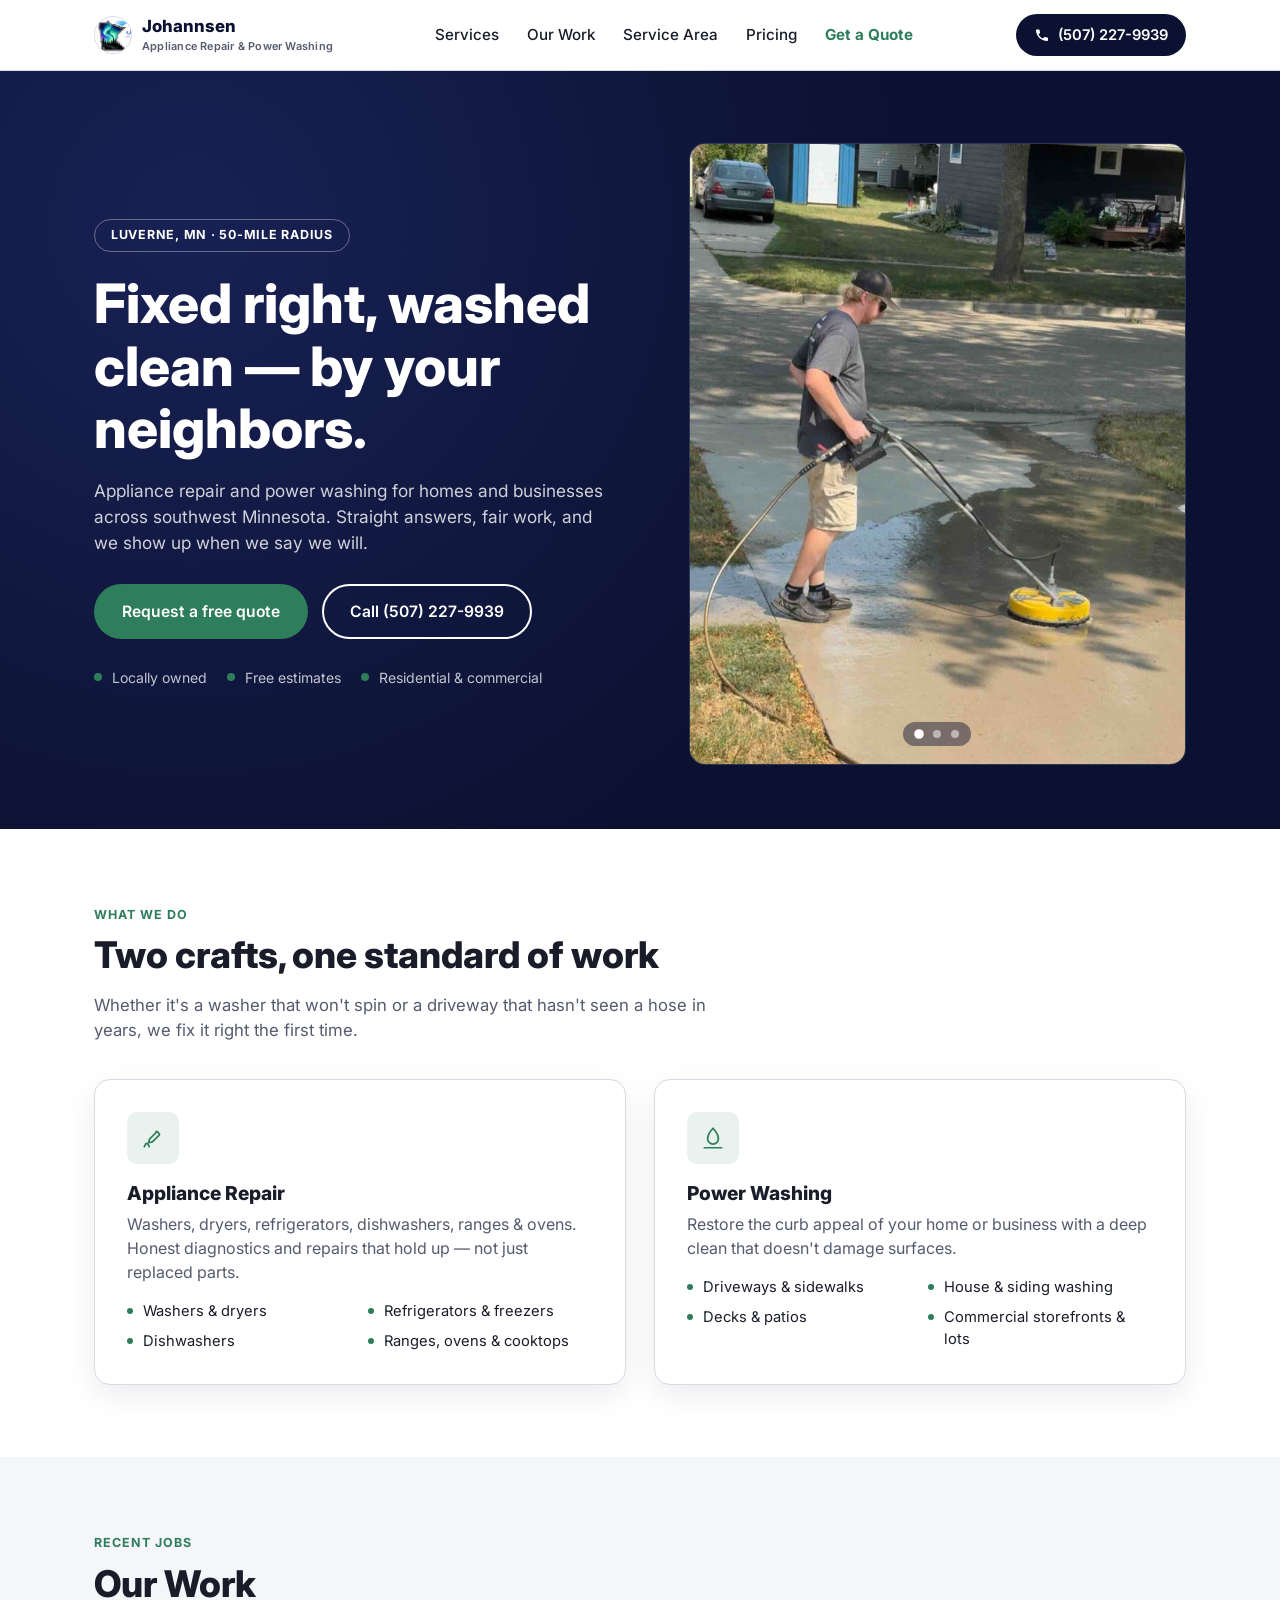
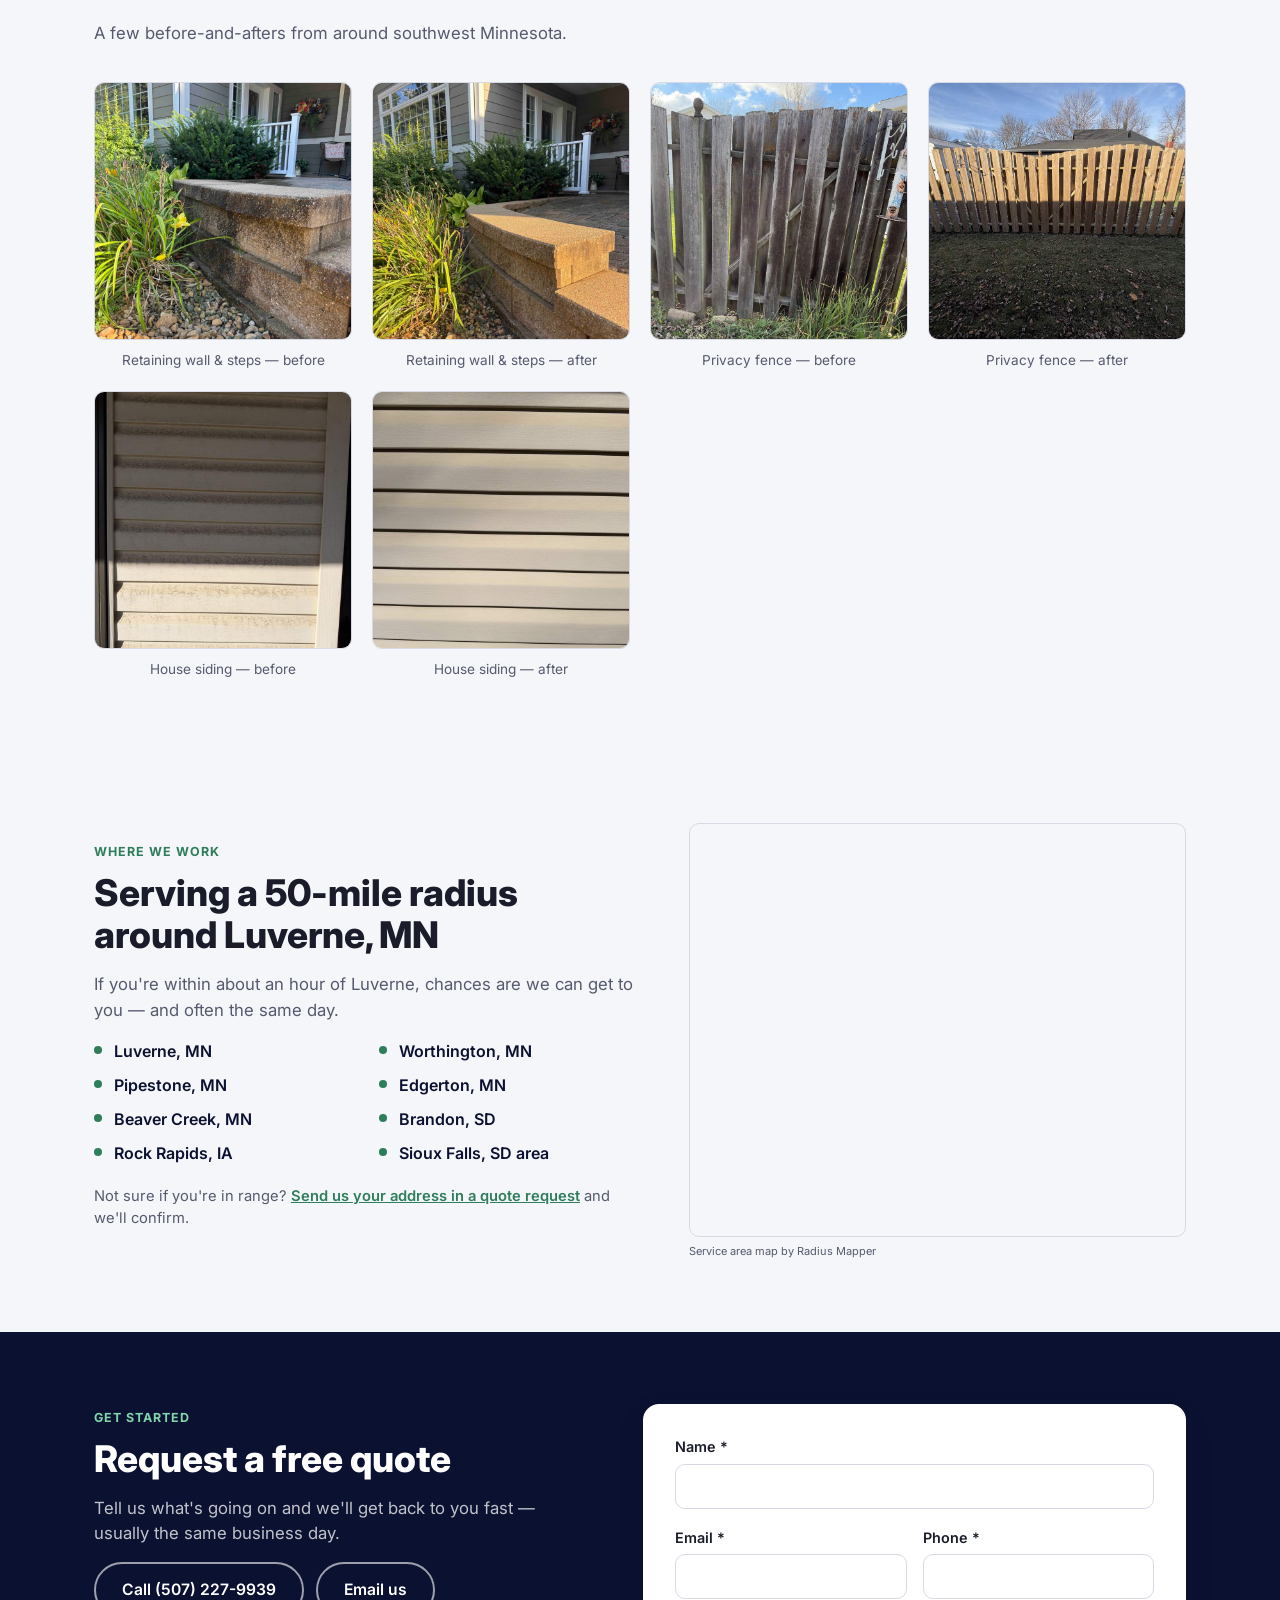
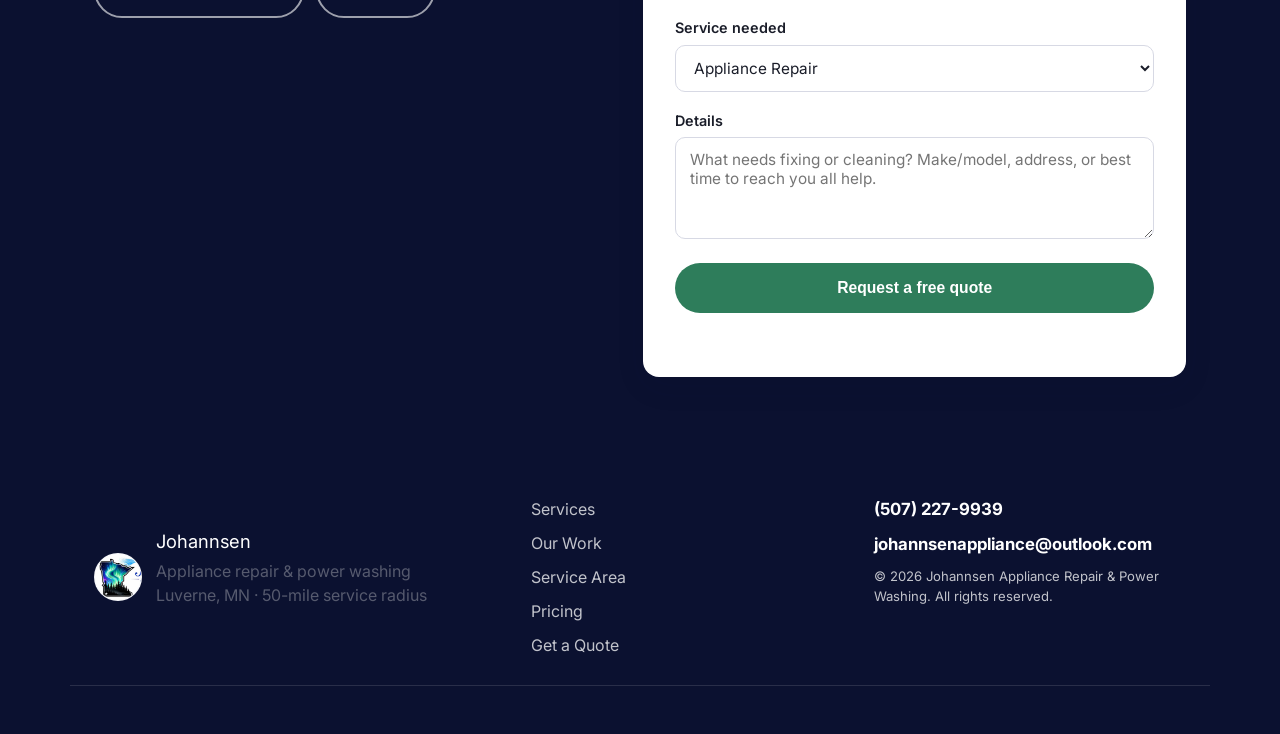
==== commit 618ee80d: "Resize new job photos, add fence/siding before-after, rotating hero carousel - Crop and resize new s" ====
--- a/index.html
+++ b/index.html
@@ -24,8 +24,8 @@
     <nav class="main-nav" id="main-nav">
       <a href="#services">Services</a>
       <a href="#work">Our Work</a>
-      <a href="#reviews">Reviews</a>
       <a href="#area">Service Area</a>
+      <a href="pricing.html">Pricing</a>
       <a href="#quote" class="nav-cta-link">Get a Quote</a>
     </nav>
 
@@ -63,7 +63,14 @@
         </ul>
       </div>
       <div class="hero-media">
-        <img src="assets/web/hero-driveway.jpg" alt="Johannsen technician power washing a residential driveway" width="960" height="1707" loading="eager">
+        <img src="assets/web/hero-driveway.jpg" alt="Johannsen technician power washing a residential driveway" width="800" height="1422" loading="eager" class="is-active">
+        <img src="assets/web/hero-truck.jpg" alt="Johannsen service truck and trailer parked on a residential street" width="800" height="1067" loading="lazy">
+        <img src="assets/web/hero-logo.jpg" alt="Johannsen Appliance Repair and Power Washing logo" width="900" height="1125" loading="lazy" class="hero-logo-slide">
+        <div class="hero-dots" role="tablist" aria-label="Hero image selector">
+          <button type="button" class="hero-dot is-active" aria-label="Show photo 1" aria-selected="true"></button>
+          <button type="button" class="hero-dot" aria-label="Show photo 2" aria-selected="false"></button>
+          <button type="button" class="hero-dot" aria-label="Show photo 3" aria-selected="false"></button>
+        </div>
       </div>
     </div>
   </section>
@@ -122,10 +129,6 @@
 
       <div class="gallery-grid">
         <figure class="gallery-item">
-          <div class="gallery-media"><img src="assets/web/gallery-driveway.jpg" alt="Driveway power washing in progress" loading="lazy"></div>
-          <figcaption>Driveway power wash, Luverne</figcaption>
-        </figure>
-        <figure class="gallery-item">
           <div class="gallery-media"><img src="assets/web/gallery-wall-before.jpg" alt="Retaining wall and steps before power washing, covered in grime" loading="lazy"></div>
           <figcaption>Retaining wall &amp; steps &mdash; before</figcaption>
         </figure>
@@ -134,35 +137,21 @@
           <figcaption>Retaining wall &amp; steps &mdash; after</figcaption>
         </figure>
         <figure class="gallery-item">
-          <div class="gallery-media"><img src="assets/web/gallery-floor.jpg" alt="Concrete walkway showing a sharp line between the dirty and freshly cleaned sections" loading="lazy"></div>
-          <figcaption>One pass down the middle</figcaption>
-        </figure>
-      </div>
-    </div>
-  </section>
-
-  <!-- REVIEWS -->
-  <section id="reviews" class="section">
-    <div class="container">
-      <span class="eyebrow">What neighbors say</span>
-      <h2>Reviews</h2>
-
-      <div class="review-grid">
-        <div class="review-card">
-          <div class="stars" aria-label="5 out of 5 stars">★★★★★</div>
-          <p>&ldquo;Called about a dryer that quit heating and they had it fixed the same afternoon. Fair price, no upsell.&rdquo;</p>
-          <div class="review-author">Karen M. &middot; Luverne, MN</div>
-        </div>
-        <div class="review-card">
-          <div class="stars" aria-label="5 out of 5 stars">★★★★★</div>
-          <p>&ldquo;Power washed our driveway and siding before a graduation party. Looked brand new. Showed up right on time too.&rdquo;</p>
-          <div class="review-author">Dan R. &middot; Worthington, MN</div>
-        </div>
-        <div class="review-card">
-          <div class="stars" aria-label="5 out of 5 stars">★★★★★</div>
-          <p>&ldquo;Our restaurant's walk-in cooler went down on a Friday. They picked up the phone and got us running again fast.&rdquo;</p>
-          <div class="review-author">Pipestone Diner &middot; Pipestone, MN</div>
-        </div>
+          <div class="gallery-media"><img src="assets/web/gallery-fence-before.jpg" alt="Wood privacy fence before power washing, covered in grime and lichen" loading="lazy"></div>
+          <figcaption>Privacy fence &mdash; before</figcaption>
+        </figure>
+        <figure class="gallery-item">
+          <div class="gallery-media"><img src="assets/web/gallery-fence-after.jpg" alt="Wood privacy fence after power washing, restored to natural wood tone" loading="lazy"></div>
+          <figcaption>Privacy fence &mdash; after</figcaption>
+        </figure>
+        <figure class="gallery-item">
+          <div class="gallery-media"><img src="assets/web/gallery-siding-before.jpg" alt="House siding before soft washing, streaked with dirt and algae" loading="lazy"></div>
+          <figcaption>House siding &mdash; before</figcaption>
+        </figure>
+        <figure class="gallery-item">
+          <div class="gallery-media"><img src="assets/web/gallery-siding-after.jpg" alt="House siding after soft washing, clean and bright" loading="lazy"></div>
+          <figcaption>House siding &mdash; after</figcaption>
+        </figure>
       </div>
     </div>
   </section>
@@ -178,9 +167,9 @@
           <li>Luverne, MN</li>
           <li>Worthington, MN</li>
           <li>Pipestone, MN</li>
-          <li>Adrian, MN</li>
+          <li>Edgerton, MN</li>
           <li>Beaver Creek, MN</li>
-          <li>Magnolia, MN</li>
+          <li>Brandon, SD</li>
           <li>Rock Rapids, IA</li>
           <li>Sioux Falls, SD area</li>
         </ul>
@@ -203,6 +192,7 @@
         <p class="section-sub">Tell us what's going on and we'll get back to you fast &mdash; usually the same business day.</p>
         <div class="quote-alt-contact">
           <a href="tel:5072279939" class="btn btn-outline">Call (507) 227-9939</a>
+          <a href="mailto:johannsenappliance@outlook.com" class="btn btn-outline">Email us</a>
         </div>
       </div>
 
@@ -264,12 +254,13 @@
     <div class="footer-links">
       <a href="#services">Services</a>
       <a href="#work">Our Work</a>
-      <a href="#reviews">Reviews</a>
       <a href="#area">Service Area</a>
+      <a href="pricing.html">Pricing</a>
       <a href="#quote">Get a Quote</a>
     </div>
     <div class="footer-contact">
       <a href="tel:5072279939">(507) 227-9939</a>
+      <a href="mailto:johannsenappliance@outlook.com">johannsenappliance@outlook.com</a>
       <span>&copy; <span id="year"></span> Johannsen Appliance Repair &amp; Power Washing. All rights reserved.</span>
     </div>
   </div>
--- a/css/styles.css
+++ b/css/styles.css
@@ -169,6 +169,10 @@
   color: var(--green-600) !important;
   font-weight: 700;
 }
+.main-nav a[aria-current="page"] {
+  color: var(--green-600);
+  font-weight: 700;
+}
 
 .header-actions { display: flex; align-items: center; gap: 14px; }
 
@@ -264,18 +268,56 @@
 }
 
 .hero-media {
+  position: relative;
   aspect-ratio: 4 / 5;
   border-radius: var(--radius-lg);
   border: 1px solid rgba(255, 255, 255, 0.15);
   overflow: hidden;
 }
 .hero-media img {
+  position: absolute;
+  inset: 0;
   width: 100%;
   height: 100%;
   object-fit: cover;
   object-position: 50% 20%;
+  opacity: 0;
+  transition: opacity 1.2s ease;
   display: block;
 }
+.hero-media img.is-active { opacity: 1; }
+.hero-media img.hero-logo-slide {
+  object-fit: contain;
+  background: var(--white);
+  padding: 20px;
+  box-sizing: border-box;
+}
+.hero-dots {
+  position: absolute;
+  left: 50%;
+  bottom: 18px;
+  transform: translateX(-50%);
+  display: flex;
+  gap: 10px;
+  z-index: 2;
+  background: rgba(11, 17, 48, 0.45);
+  padding: 8px 12px;
+  border-radius: var(--radius-pill);
+}
+.hero-dot {
+  width: 8px;
+  height: 8px;
+  border-radius: 50%;
+  background: rgba(255, 255, 255, 0.5);
+  border: none;
+  padding: 0;
+  cursor: pointer;
+  transition: background 0.2s ease, transform 0.2s ease;
+}
+.hero-dot.is-active { background: var(--white); transform: scale(1.2); }
+
+.hero-compact { padding: 44px 0 40px; }
+.hero-compact .hero-grid { grid-template-columns: 1fr; }
 
 /* Sections */
 .section { padding: 72px 0; }
@@ -428,6 +470,101 @@
 .area-note { font-size: 0.92rem; }
 .area-note a { color: var(--green-600); font-weight: 600; text-decoration: underline; }
 
+/* Pricing */
+.pricing-grid {
+  display: grid;
+  grid-template-columns: 1.1fr 1fr;
+  gap: 48px;
+  align-items: start;
+  margin-top: 36px;
+}
+.pricing-photo {
+  aspect-ratio: 1;
+  border-radius: var(--radius-md);
+  border: 1px solid var(--gray-300);
+  overflow: hidden;
+}
+.pricing-photo img {
+  width: 100%;
+  height: 100%;
+  object-fit: cover;
+  display: block;
+}
+.pricing-table-wrap {
+  overflow-x: auto;
+  border: 1px solid var(--gray-300);
+  border-radius: var(--radius-lg);
+  box-shadow: var(--shadow-md);
+  margin-bottom: 24px;
+}
+.pricing-table {
+  width: 100%;
+  border-collapse: collapse;
+  font-size: 0.95rem;
+  white-space: nowrap;
+}
+.pricing-table th,
+.pricing-table td {
+  padding: 14px 18px;
+  text-align: left;
+}
+.pricing-table th {
+  background: var(--gray-100);
+  font-weight: 700;
+  color: var(--navy-900);
+}
+.pricing-table td:not(:first-child),
+.pricing-table th:not(:first-child) {
+  text-align: right;
+}
+.pricing-table tbody tr:not(:last-child) td {
+  border-bottom: 1px solid var(--gray-300);
+}
+.pricing-table td:first-child { color: var(--ink); }
+.pricing-table td:not(:first-child) { font-weight: 700; color: var(--navy-900); }
+
+.addon-list {
+  list-style: none;
+  margin: 16px 0 0;
+  padding: 0;
+}
+.addon-list li {
+  display: flex;
+  justify-content: space-between;
+  gap: 16px;
+  padding: 10px 0;
+  border-bottom: 1px solid var(--gray-300);
+  font-size: 0.95rem;
+}
+.addon-list li:last-child { border-bottom: none; }
+.addon-list .addon-price { font-weight: 700; color: var(--navy-900); white-space: nowrap; }
+
+.bundle-callout {
+  display: flex;
+  flex-wrap: wrap;
+  align-items: center;
+  justify-content: space-between;
+  gap: 20px;
+  background: rgba(46, 125, 91, 0.1);
+  border: 1px solid rgba(46, 125, 91, 0.25);
+  border-radius: var(--radius-lg);
+  padding: 28px 32px;
+  margin-top: 36px;
+}
+.bundle-callout h3 { margin-bottom: 4px; color: var(--navy-900); }
+.bundle-callout p { margin: 0; color: var(--gray-600); }
+.bundle-callout .bundle-save {
+  font-weight: 800;
+  font-size: 1.3rem;
+  color: var(--green-600);
+  white-space: nowrap;
+}
+.pricing-note {
+  margin-top: 16px;
+  font-weight: 700;
+  color: var(--navy-900);
+}
+
 /* Quote / contact */
 .quote-section { background: var(--navy-900); color: var(--white); }
 .quote-grid {
@@ -439,7 +576,7 @@
 .quote-section .eyebrow { color: #7fd6ac; }
 .quote-section h2 { color: var(--white); }
 .quote-section .section-sub { color: rgba(255, 255, 255, 0.75); }
-.quote-alt-contact { margin-top: 12px; }
+.quote-alt-contact { display: flex; gap: 12px; flex-wrap: wrap; margin-top: 12px; }
 .quote-alt-contact .btn-outline { color: var(--white); border-color: rgba(255,255,255,0.6); }
 .quote-alt-contact .btn-outline:hover { background: rgba(255,255,255,0.12); color: var(--white); }
 
@@ -520,9 +657,10 @@
 
 /* Responsive */
 @media (max-width: 900px) {
-  .hero-grid, .area-grid, .quote-grid { grid-template-columns: 1fr; }
+  .hero-grid, .area-grid, .quote-grid, .pricing-grid { grid-template-columns: 1fr; }
   .hero-media { order: -1; max-width: 480px; }
   .area-map { max-width: 480px; margin: 0 auto; }
+  .pricing-photo { max-width: 480px; margin: 0 auto; order: -1; }
   .service-grid { grid-template-columns: 1fr; }
   .review-grid { grid-template-columns: 1fr; }
   .gallery-grid { grid-template-columns: repeat(2, 1fr); }
